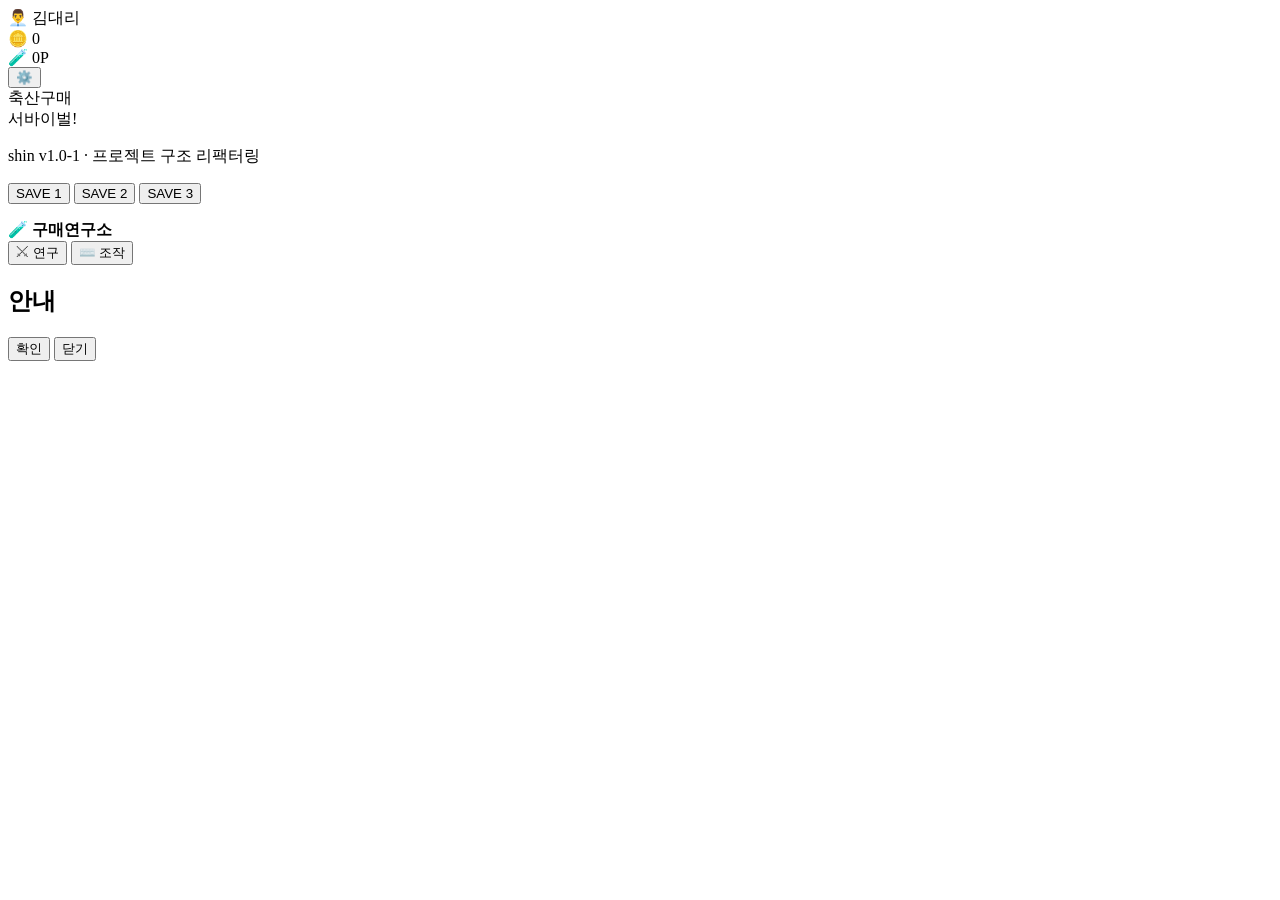
==== index.html @ 60c79c38 "Add shin launcher and world map shell" ====
<!doctype html>
<html lang="ko">
<head>
<meta charset="utf-8">
<meta name="viewport" content="width=device-width,initial-scale=1,maximum-scale=1">
<title>shin · 축산구매의 신</title>
<link rel="stylesheet" href="./css/common.css">
</head>
<body>
<div class="shin-app">
  <header class="shin-topbar">
    <div class="shin-profile">👨‍💼 김대리</div>
    <div class="shin-currency">🪙 <span id="coins">0</span></div>
    <div class="shin-currency">🧪 <span id="points">0</span>P</div>
    <button class="shin-icon" onclick="openSettings()">⚙️</button>
  </header>

  <section class="shin-panel">
    <div class="shin-logo">축산구매<br><span>서바이벌!</span></div>
    <p class="center strong">shin v1.0-1 · 프로젝트 구조 리팩터링</p>
    <div class="save-row">
      <button class="save-btn" id="save1" onclick="switchSlot(1)">SAVE 1</button>
      <button class="save-btn" id="save2" onclick="switchSlot(2)">SAVE 2</button>
      <button class="save-btn" id="save3" onclick="switchSlot(3)">SAVE 3</button>
    </div>
    <div class="progress"><div id="progressFill"></div></div>
    <p id="progressText" class="center strong"></p>
  </section>

  <section class="map" id="map"></section>

  <section class="shin-panel mt10">
    <b>🧪 구매연구소</b>
    <div class="grid2 mt8">
      <button class="shin-btn" onclick="openLab()">⚔ 연구</button>
      <button class="shin-btn" onclick="openHelp()">⌨️ 조작</button>
    </div>
  </section>
</div>

<div class="popup" id="popup">
  <div class="shin-panel popup-card">
    <h2 id="popTitle">안내</h2>
    <p id="popText"></p>
    <div id="popExtra"></div>
    <button class="shin-btn full mt8" id="popAction">확인</button>
    <button class="shin-btn full mt8 blue" onclick="closePopup()">닫기</button>
  </div>
</div>

<script src="./js/save.js"></script>
<script src="./js/world.js"></script>
<script src="./js/ui.js"></script>
<script src="./js/engine.js"></script>
<script>
let world;
function switchSlot(n){ setActiveSlot(n); render(); }
function render(){
  const save=loadWorldSave();
  coins.textContent=save.coins.toLocaleString();
  points.textContent=save.points.toLocaleString();
  [1,2,3].forEach(n=>document.getElementById('save'+n).classList.toggle('active',activeSlot()===n));
  const pct=progressPercent(save);
  progressFill.style.width=pct+'%';
  progressText.textContent=`진행률 ${pct}% · 별 ${totalStars(save)}개`;
  world=new ShinWorld('map');
  world.render();
}
function popup(t,txt,extra,act,fn){
  popTitle.innerHTML=t; popText.innerHTML=txt; popExtra.innerHTML=extra||''; popAction.textContent=act; popAction.onclick=fn; document.getElementById('popup').style.display='flex';
}
function closePopup(){ document.getElementById('popup').style.display='none'; }
function openHelp(){ popup('조작 안내','WASD/방향키 이동<br>Space 시작/확인/공격<br>Q 폐기/회복<br>E 스킬<br>1~5 영업판매 메뉴<br><br>보스전은 왼쪽 터치 조이스틱을 사용합니다.','','확인',closePopup); }
function openLab(){
  const save=loadWorldSave(), r=save.research;
  const extra=`<div class="left strong">
  <button class="shin-btn full mt8" onclick="buyResearch('atk')">⚔ 공격 Lv.${r.atk} 강화</button>
  <button class="shin-btn full mt8" onclick="buyResearch('def')">🛡 방어 Lv.${r.def} 강화</button>
  <button class="shin-btn full mt8" onclick="buyResearch('speed')">💨 이동 Lv.${r.speed} 강화</button>
  <button class="shin-btn full mt8" onclick="buyResearch('bomb')">💣 전체공격 Lv.${r.bomb} 강화</button></div>`;
  popup('구매연구소','현재 구매포인트: '+save.points+'P',extra,'확인',closePopup);
}
function buyResearch(type){ if(addResearch(type)){closePopup();render();openLab()} else alert('구매포인트가 부족합니다.'); }
function openSettings(){
  const save=loadWorldSave();
  const extra=`<div class="left strong">
  <label><input type="checkbox" id="devToggle" ${save.devMode?'checked':''}> 개발자모드 ON</label>
  <select id="devStage" class="dev-select">${SHIN_STAGE_FLOW.map(s=>`<option value="${s.id}">${s.icon} ${s.label}</option>`).join('')}</select>
  <button class="shin-btn full mt8" onclick="applyDevStage()">선택 스테이지까지 해금</button>
  <button class="shin-btn full mt8" onclick="applyDevStars()">선택 스테이지 ★★★ 처리</button>
  <button class="shin-btn full mt8" onclick="unlockAllDev()">전체 해금</button>
  <button class="shin-btn full mt8 red" onclick="resetWorld()">현재 SAVE 초기화</button></div>`;
  popup('설정 / 개발자모드','테스트용으로 진행도를 수동 변경할 수 있습니다.',extra,'적용',()=>{setDevMode(devToggle.checked);closePopup();render()});
}
function applyDevStage(){ setDevMode(devToggle.checked); devUnlockTo(devStage.value); closePopup(); render(); }
function applyDevStars(){ setDevMode(devToggle.checked); devUnlockTo(devStage.value); devSetStars(devStage.value,3); closePopup(); render(); }
function unlockAllDev(){ setDevMode(true); devUnlockAll(); closePopup(); render(); }
ShinEngine.boot();
render();
</script>
</body>
</html>
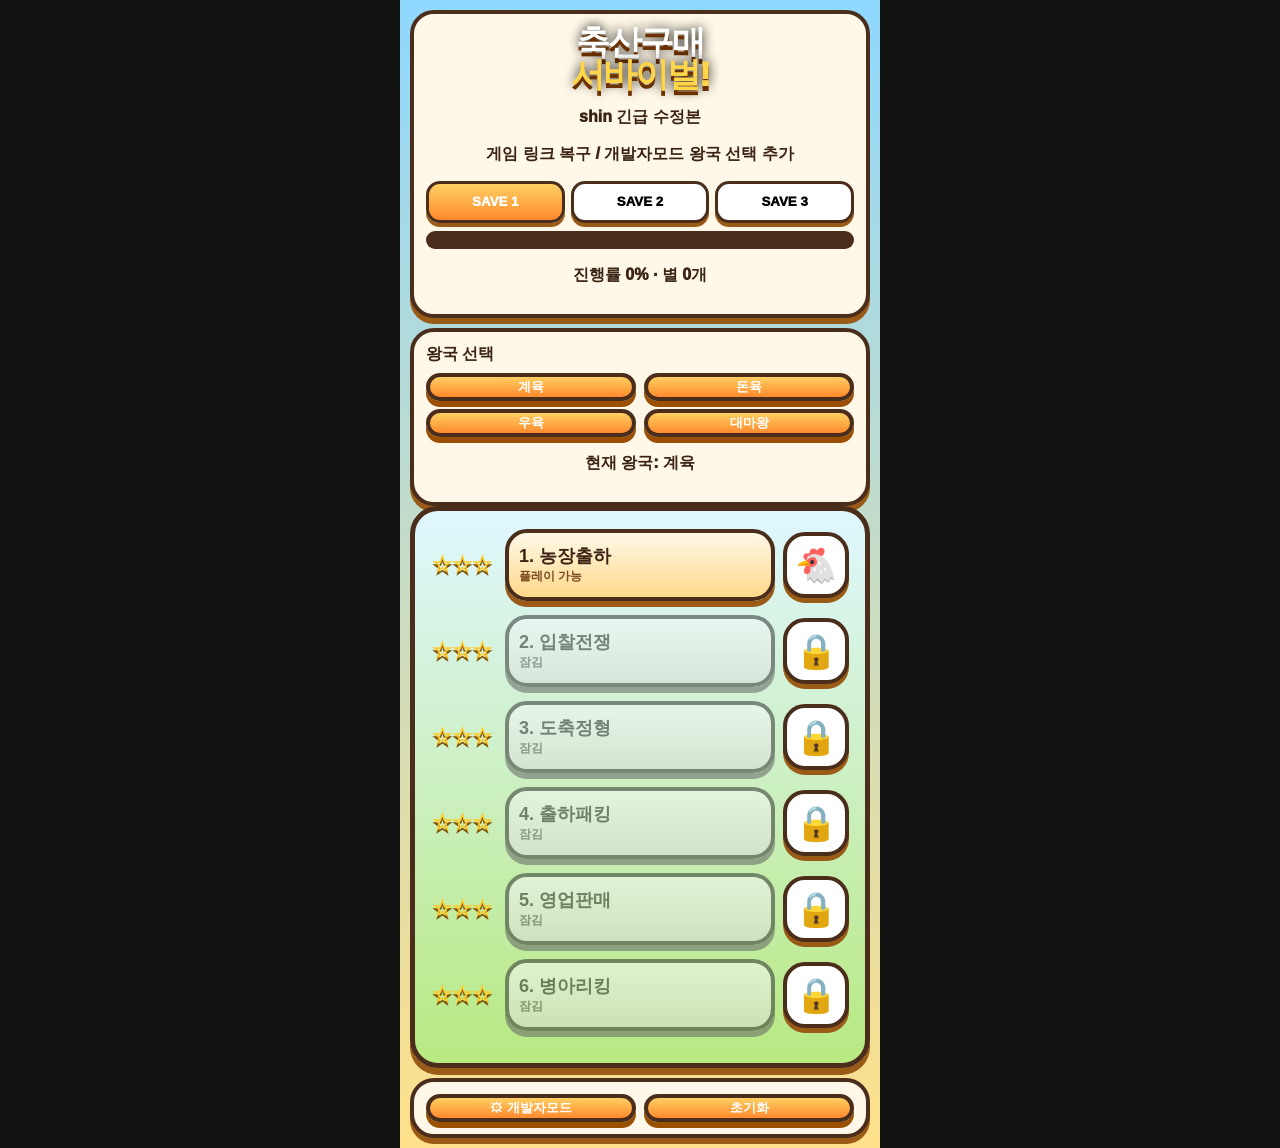
==== commit 4a9d25db: "Hotfix launcher links and kingdom selector" ====
--- a/index.html
+++ b/index.html
@@ -1,102 +1 @@
-<!doctype html>
-<html lang="ko">
-<head>
-<meta charset="utf-8">
-<meta name="viewport" content="width=device-width,initial-scale=1,maximum-scale=1">
-<title>shin · 축산구매의 신</title>
-<link rel="stylesheet" href="./css/common.css">
-</head>
-<body>
-<div class="shin-app">
-  <header class="shin-topbar">
-    <div class="shin-profile">👨‍💼 김대리</div>
-    <div class="shin-currency">🪙 <span id="coins">0</span></div>
-    <div class="shin-currency">🧪 <span id="points">0</span>P</div>
-    <button class="shin-icon" onclick="openSettings()">⚙️</button>
-  </header>
-
-  <section class="shin-panel">
-    <div class="shin-logo">축산구매<br><span>서바이벌!</span></div>
-    <p class="center strong">shin v1.0-1 · 프로젝트 구조 리팩터링</p>
-    <div class="save-row">
-      <button class="save-btn" id="save1" onclick="switchSlot(1)">SAVE 1</button>
-      <button class="save-btn" id="save2" onclick="switchSlot(2)">SAVE 2</button>
-      <button class="save-btn" id="save3" onclick="switchSlot(3)">SAVE 3</button>
-    </div>
-    <div class="progress"><div id="progressFill"></div></div>
-    <p id="progressText" class="center strong"></p>
-  </section>
-
-  <section class="map" id="map"></section>
-
-  <section class="shin-panel mt10">
-    <b>🧪 구매연구소</b>
-    <div class="grid2 mt8">
-      <button class="shin-btn" onclick="openLab()">⚔ 연구</button>
-      <button class="shin-btn" onclick="openHelp()">⌨️ 조작</button>
-    </div>
-  </section>
-</div>
-
-<div class="popup" id="popup">
-  <div class="shin-panel popup-card">
-    <h2 id="popTitle">안내</h2>
-    <p id="popText"></p>
-    <div id="popExtra"></div>
-    <button class="shin-btn full mt8" id="popAction">확인</button>
-    <button class="shin-btn full mt8 blue" onclick="closePopup()">닫기</button>
-  </div>
-</div>
-
-<script src="./js/save.js"></script>
-<script src="./js/world.js"></script>
-<script src="./js/ui.js"></script>
-<script src="./js/engine.js"></script>
-<script>
-let world;
-function switchSlot(n){ setActiveSlot(n); render(); }
-function render(){
-  const save=loadWorldSave();
-  coins.textContent=save.coins.toLocaleString();
-  points.textContent=save.points.toLocaleString();
-  [1,2,3].forEach(n=>document.getElementById('save'+n).classList.toggle('active',activeSlot()===n));
-  const pct=progressPercent(save);
-  progressFill.style.width=pct+'%';
-  progressText.textContent=`진행률 ${pct}% · 별 ${totalStars(save)}개`;
-  world=new ShinWorld('map');
-  world.render();
-}
-function popup(t,txt,extra,act,fn){
-  popTitle.innerHTML=t; popText.innerHTML=txt; popExtra.innerHTML=extra||''; popAction.textContent=act; popAction.onclick=fn; document.getElementById('popup').style.display='flex';
-}
-function closePopup(){ document.getElementById('popup').style.display='none'; }
-function openHelp(){ popup('조작 안내','WASD/방향키 이동<br>Space 시작/확인/공격<br>Q 폐기/회복<br>E 스킬<br>1~5 영업판매 메뉴<br><br>보스전은 왼쪽 터치 조이스틱을 사용합니다.','','확인',closePopup); }
-function openLab(){
-  const save=loadWorldSave(), r=save.research;
-  const extra=`<div class="left strong">
-  <button class="shin-btn full mt8" onclick="buyResearch('atk')">⚔ 공격 Lv.${r.atk} 강화</button>
-  <button class="shin-btn full mt8" onclick="buyResearch('def')">🛡 방어 Lv.${r.def} 강화</button>
-  <button class="shin-btn full mt8" onclick="buyResearch('speed')">💨 이동 Lv.${r.speed} 강화</button>
-  <button class="shin-btn full mt8" onclick="buyResearch('bomb')">💣 전체공격 Lv.${r.bomb} 강화</button></div>`;
-  popup('구매연구소','현재 구매포인트: '+save.points+'P',extra,'확인',closePopup);
-}
-function buyResearch(type){ if(addResearch(type)){closePopup();render();openLab()} else alert('구매포인트가 부족합니다.'); }
-function openSettings(){
-  const save=loadWorldSave();
-  const extra=`<div class="left strong">
-  <label><input type="checkbox" id="devToggle" ${save.devMode?'checked':''}> 개발자모드 ON</label>
-  <select id="devStage" class="dev-select">${SHIN_STAGE_FLOW.map(s=>`<option value="${s.id}">${s.icon} ${s.label}</option>`).join('')}</select>
-  <button class="shin-btn full mt8" onclick="applyDevStage()">선택 스테이지까지 해금</button>
-  <button class="shin-btn full mt8" onclick="applyDevStars()">선택 스테이지 ★★★ 처리</button>
-  <button class="shin-btn full mt8" onclick="unlockAllDev()">전체 해금</button>
-  <button class="shin-btn full mt8 red" onclick="resetWorld()">현재 SAVE 초기화</button></div>`;
-  popup('설정 / 개발자모드','테스트용으로 진행도를 수동 변경할 수 있습니다.',extra,'적용',()=>{setDevMode(devToggle.checked);closePopup();render()});
-}
-function applyDevStage(){ setDevMode(devToggle.checked); devUnlockTo(devStage.value); closePopup(); render(); }
-function applyDevStars(){ setDevMode(devToggle.checked); devUnlockTo(devStage.value); devSetStars(devStage.value,3); closePopup(); render(); }
-function unlockAllDev(){ setDevMode(true); devUnlockAll(); closePopup(); render(); }
-ShinEngine.boot();
-render();
-</script>
-</body>
-</html>
+<!doctype html><html lang="ko"><head><meta charset="utf-8"><meta name="viewport" content="width=device-width,initial-scale=1"><title>shin</title><link rel="stylesheet" href="./css/common.css"></head><body><div class="shin-app"><section class="shin-panel"><div class="shin-logo">축산구매<br><span>서바이벌!</span></div><p class="center strong">shin 긴급 수정본</p><p class="center strong">게임 링크 복구 / 개발자모드 왕국 선택 추가</p><div class="save-row"><button class="save-btn" id="save1" onclick="switchSlot(1)">SAVE 1</button><button class="save-btn" id="save2" onclick="switchSlot(2)">SAVE 2</button><button class="save-btn" id="save3" onclick="switchSlot(3)">SAVE 3</button></div><div class="progress"><div id="progressFill"></div></div><p id="progressText" class="center strong"></p></section><section class="shin-panel mt10"><b>왕국 선택</b><div class="grid2 mt8"><button class="shin-btn" onclick="setKingdom('chicken')">계육</button><button class="shin-btn" onclick="setKingdom('pig')">돈육</button><button class="shin-btn" onclick="setKingdom('cow')">우육</button><button class="shin-btn" onclick="setKingdom('demon')">대마왕</button></div><p id="worldText" class="center strong"></p></section><section class="map" id="map"></section><section class="shin-panel mt10"><div class="grid2"><button class="shin-btn" onclick="openSettings()">⚙ 개발자모드</button><button class="shin-btn" onclick="resetWorld()">초기화</button></div></section></div><script src="./js/save.js"></script><script>var urls=['./games/a/index.html','./games/b/index.html','./games/c/index.html','./games/d/index.html','./games/e/index.html','./games/f/index.html'];function switchSlot(n){setActiveSlot(n);render()}function setKingdom(w){var d=loadWorldSave();d.world=w;d.kingdoms[w]=true;saveWorld(d);render()}function render(){var d=loadWorldSave();[1,2,3].forEach(function(n){document.getElementById('save'+n).classList.toggle('active',activeSlot()===n)});progressFill.style.width=progressPercent(d)+'%';progressText.textContent='진행률 '+progressPercent(d)+'% · 별 '+totalStars(d)+'개';worldText.textContent='현재 왕국: '+({chicken:'계육',pig:'돈육',cow:'우육',demon:'대마왕'}[d.world||'chicken']);map.innerHTML='';SHIN_STAGE_FLOW.forEach(function(s,i){var ok=d.unlocked[s.id]||d.devMode;var st=d.stars[s.id]||0;var node=document.createElement('div');node.className='node';node.innerHTML='<div class="stars">'+('★'.repeat(st))+('☆'.repeat(3-st))+'</div><button class="stageBtn '+(ok?'':'lock')+'"><b>'+(i+1)+'. '+s.label+'</b><small>'+(ok?'플레이 가능':'잠김')+'</small></button><div class="icon">'+(ok?s.icon:'🔒')+'</div>';node.querySelector('button').onclick=function(){if(!ok){alert('이전 단계를 먼저 클리어해야 합니다.');return;}location.href=urls[i]+'?stage='+s.id};map.appendChild(node)})}function openSettings(){var d=loadWorldSave();var msg='개발자모드를 켜고 전체 해금합니다.';if(confirm(msg)){setDevMode(true);devUnlockAll();render()}}render();</script></body></html>
--- a/css/common.css
+++ b/css/common.css
@@ -0,0 +1,13 @@
+@import url("./theme.css");
+@import url("./hud.css");
+@import url("./animation.css");
+
+.map{background:linear-gradient(#dff7ff,#b8e982);border:5px solid #4b2d1c;border-radius:28px;padding:18px 12px;box-shadow:0 7px 0 #9a5b17;min-height:500px}
+.node{display:grid;grid-template-columns:70px 1fr 70px;gap:8px;align-items:center;margin-bottom:14px}
+.stageBtn{height:72px;border:4px solid #4b2d1c;border-radius:22px;background:linear-gradient(#fff8e8,#ffd98a);box-shadow:0 6px 0 #9a5b17;color:#3b2413;font-weight:1000;text-align:left;padding:8px 10px}
+.stageBtn.lock{filter:grayscale(1);opacity:.55}
+.stageBtn b{font-size:18px}.stageBtn small{display:block;font-size:12px;color:#7b4a1f}
+.icon{height:66px;width:66px;border:4px solid #4b2d1c;border-radius:22px;background:#fff;box-shadow:0 5px 0 #9a5b17;display:flex;align-items:center;justify-content:center;font-size:34px}
+.stars{font-size:20px;color:#ffca28;text-shadow:0 3px #805000;text-align:center;font-weight:1000}
+.popup{position:fixed;inset:0;background:#0009;z-index:20;display:none;align-items:center;justify-content:center;padding:20px}
+.popup-card{width:100%;max-width:380px}.dev-select{width:100%;height:42px;margin-top:8px}
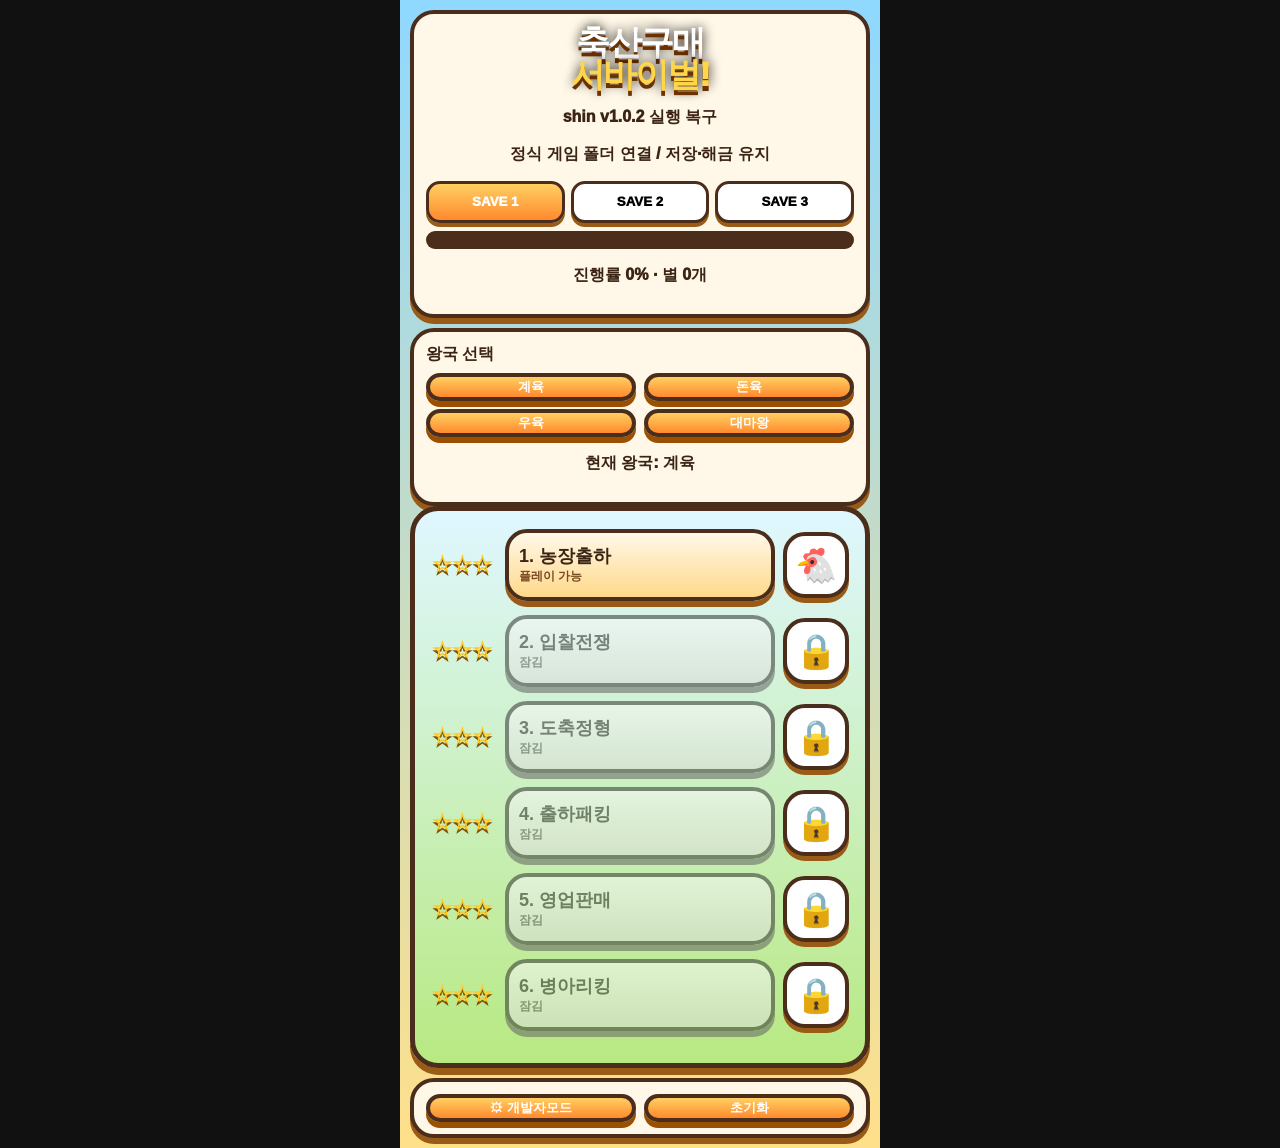
==== commit 879d610b: "Recovery: restore launcher links to playable game folders" ====
--- a/index.html
+++ b/index.html
@@ -1 +1 @@
-<!doctype html><html lang="ko"><head><meta charset="utf-8"><meta name="viewport" content="width=device-width,initial-scale=1"><title>shin</title><link rel="stylesheet" href="./css/common.css"></head><body><div class="shin-app"><section class="shin-panel"><div class="shin-logo">축산구매<br><span>서바이벌!</span></div><p class="center strong">shin 긴급 수정본</p><p class="center strong">게임 링크 복구 / 개발자모드 왕국 선택 추가</p><div class="save-row"><button class="save-btn" id="save1" onclick="switchSlot(1)">SAVE 1</button><button class="save-btn" id="save2" onclick="switchSlot(2)">SAVE 2</button><button class="save-btn" id="save3" onclick="switchSlot(3)">SAVE 3</button></div><div class="progress"><div id="progressFill"></div></div><p id="progressText" class="center strong"></p></section><section class="shin-panel mt10"><b>왕국 선택</b><div class="grid2 mt8"><button class="shin-btn" onclick="setKingdom('chicken')">계육</button><button class="shin-btn" onclick="setKingdom('pig')">돈육</button><button class="shin-btn" onclick="setKingdom('cow')">우육</button><button class="shin-btn" onclick="setKingdom('demon')">대마왕</button></div><p id="worldText" class="center strong"></p></section><section class="map" id="map"></section><section class="shin-panel mt10"><div class="grid2"><button class="shin-btn" onclick="openSettings()">⚙ 개발자모드</button><button class="shin-btn" onclick="resetWorld()">초기화</button></div></section></div><script src="./js/save.js"></script><script>var urls=['./games/a/index.html','./games/b/index.html','./games/c/index.html','./games/d/index.html','./games/e/index.html','./games/f/index.html'];function switchSlot(n){setActiveSlot(n);render()}function setKingdom(w){var d=loadWorldSave();d.world=w;d.kingdoms[w]=true;saveWorld(d);render()}function render(){var d=loadWorldSave();[1,2,3].forEach(function(n){document.getElementById('save'+n).classList.toggle('active',activeSlot()===n)});progressFill.style.width=progressPercent(d)+'%';progressText.textContent='진행률 '+progressPercent(d)+'% · 별 '+totalStars(d)+'개';worldText.textContent='현재 왕국: '+({chicken:'계육',pig:'돈육',cow:'우육',demon:'대마왕'}[d.world||'chicken']);map.innerHTML='';SHIN_STAGE_FLOW.forEach(function(s,i){var ok=d.unlocked[s.id]||d.devMode;var st=d.stars[s.id]||0;var node=document.createElement('div');node.className='node';node.innerHTML='<div class="stars">'+('★'.repeat(st))+('☆'.repeat(3-st))+'</div><button class="stageBtn '+(ok?'':'lock')+'"><b>'+(i+1)+'. '+s.label+'</b><small>'+(ok?'플레이 가능':'잠김')+'</small></button><div class="icon">'+(ok?s.icon:'🔒')+'</div>';node.querySelector('button').onclick=function(){if(!ok){alert('이전 단계를 먼저 클리어해야 합니다.');return;}location.href=urls[i]+'?stage='+s.id};map.appendChild(node)})}function openSettings(){var d=loadWorldSave();var msg='개발자모드를 켜고 전체 해금합니다.';if(confirm(msg)){setDevMode(true);devUnlockAll();render()}}render();</script></body></html>+<!doctype html><html lang="ko"><head><meta charset="utf-8"><meta name="viewport" content="width=device-width,initial-scale=1"><title>shin</title><link rel="stylesheet" href="./css/common.css"></head><body><div class="shin-app"><section class="shin-panel"><div class="shin-logo">축산구매<br><span>서바이벌!</span></div><p class="center strong">shin v1.0.2 실행 복구</p><p class="center strong">정식 게임 폴더 연결 / 저장·해금 유지</p><div class="save-row"><button class="save-btn" id="save1" onclick="switchSlot(1)">SAVE 1</button><button class="save-btn" id="save2" onclick="switchSlot(2)">SAVE 2</button><button class="save-btn" id="save3" onclick="switchSlot(3)">SAVE 3</button></div><div class="progress"><div id="progressFill"></div></div><p id="progressText" class="center strong"></p></section><section class="shin-panel mt10"><b>왕국 선택</b><div class="grid2 mt8"><button class="shin-btn" onclick="setKingdom('chicken')">계육</button><button class="shin-btn" onclick="setKingdom('pig')">돈육</button><button class="shin-btn" onclick="setKingdom('cow')">우육</button><button class="shin-btn" onclick="setKingdom('demon')">대마왕</button></div><p id="worldText" class="center strong"></p></section><section class="map" id="map"></section><section class="shin-panel mt10"><div class="grid2"><button class="shin-btn" onclick="openSettings()">⚙ 개발자모드</button><button class="shin-btn" onclick="resetWorld()">초기화</button></div></section></div><script src="./js/save.js"></script><script>function switchSlot(n){setActiveSlot(n);render()}function setKingdom(w){var d=loadWorldSave();d.world=w;d.kingdoms[w]=true;saveWorld(d);render()}function render(){var d=loadWorldSave();[1,2,3].forEach(function(n){document.getElementById('save'+n).classList.toggle('active',activeSlot()===n)});progressFill.style.width=progressPercent(d)+'%';progressText.textContent='진행률 '+progressPercent(d)+'% · 별 '+totalStars(d)+'개';worldText.textContent='현재 왕국: '+({chicken:'계육',pig:'돈육',cow:'우육',demon:'대마왕'}[d.world||'chicken']);map.innerHTML='';SHIN_STAGE_FLOW.forEach(function(s,i){var ok=d.unlocked[s.id]||d.devMode;var st=d.stars[s.id]||0;var node=document.createElement('div');node.className='node '+(s.id==='boss'?'boss':'');node.innerHTML='<div class="stars">'+('★'.repeat(st))+('☆'.repeat(3-st))+'</div><button class="stageBtn '+(ok?'':'lock')+'"><b>'+(i+1)+'. '+s.label+'</b><small>'+(ok?'플레이 가능':'잠김')+'</small></button><div class="icon">'+(ok?s.icon:'🔒')+'</div>';node.querySelector('button').onclick=function(){if(!ok){alert('이전 단계를 먼저 클리어해야 합니다.');return;}location.href=s.url+'?stage='+s.id};map.appendChild(node)})}function openSettings(){if(confirm('개발자모드를 켜고 전체 해금합니다.')){setDevMode(true);devUnlockAll();render()}}render();</script></body></html>
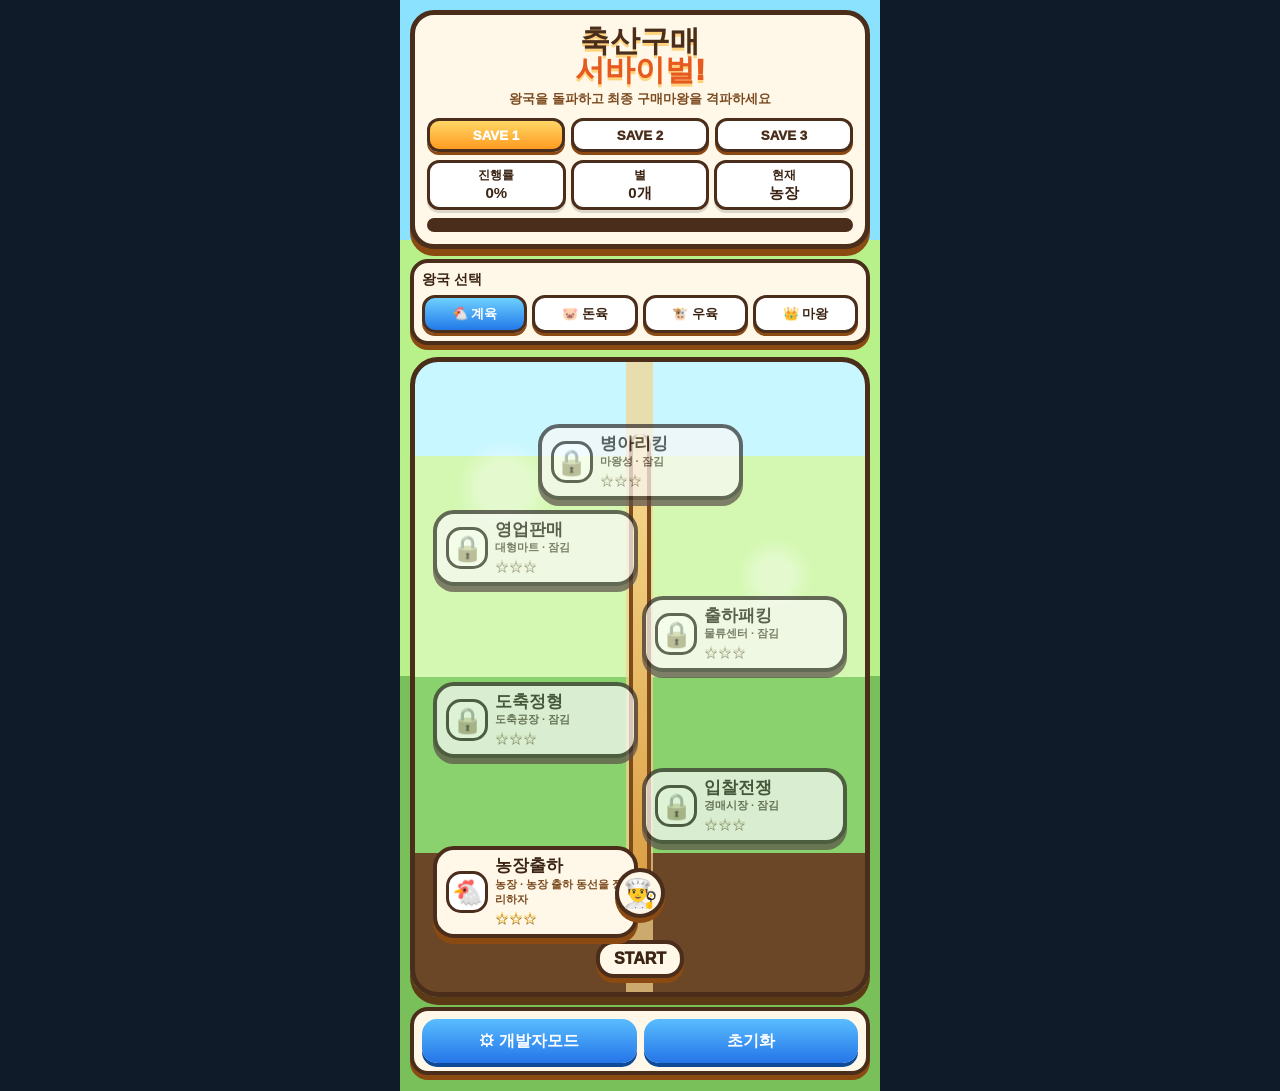
==== commit 7447d87e: "remaster world map RPG progression UI" ====
--- a/index.html
+++ b/index.html
@@ -1 +1 @@
-<!doctype html><html lang="ko"><head><meta charset="utf-8"><meta name="viewport" content="width=device-width,initial-scale=1"><title>shin</title><link rel="stylesheet" href="./css/common.css"></head><body><div class="shin-app"><section class="shin-panel"><div class="shin-logo">축산구매<br><span>서바이벌!</span></div><p class="center strong">shin v1.0.2 실행 복구</p><p class="center strong">정식 게임 폴더 연결 / 저장·해금 유지</p><div class="save-row"><button class="save-btn" id="save1" onclick="switchSlot(1)">SAVE 1</button><button class="save-btn" id="save2" onclick="switchSlot(2)">SAVE 2</button><button class="save-btn" id="save3" onclick="switchSlot(3)">SAVE 3</button></div><div class="progress"><div id="progressFill"></div></div><p id="progressText" class="center strong"></p></section><section class="shin-panel mt10"><b>왕국 선택</b><div class="grid2 mt8"><button class="shin-btn" onclick="setKingdom('chicken')">계육</button><button class="shin-btn" onclick="setKingdom('pig')">돈육</button><button class="shin-btn" onclick="setKingdom('cow')">우육</button><button class="shin-btn" onclick="setKingdom('demon')">대마왕</button></div><p id="worldText" class="center strong"></p></section><section class="map" id="map"></section><section class="shin-panel mt10"><div class="grid2"><button class="shin-btn" onclick="openSettings()">⚙ 개발자모드</button><button class="shin-btn" onclick="resetWorld()">초기화</button></div></section></div><script src="./js/save.js"></script><script>function switchSlot(n){setActiveSlot(n);render()}function setKingdom(w){var d=loadWorldSave();d.world=w;d.kingdoms[w]=true;saveWorld(d);render()}function render(){var d=loadWorldSave();[1,2,3].forEach(function(n){document.getElementById('save'+n).classList.toggle('active',activeSlot()===n)});progressFill.style.width=progressPercent(d)+'%';progressText.textContent='진행률 '+progressPercent(d)+'% · 별 '+totalStars(d)+'개';worldText.textContent='현재 왕국: '+({chicken:'계육',pig:'돈육',cow:'우육',demon:'대마왕'}[d.world||'chicken']);map.innerHTML='';SHIN_STAGE_FLOW.forEach(function(s,i){var ok=d.unlocked[s.id]||d.devMode;var st=d.stars[s.id]||0;var node=document.createElement('div');node.className='node '+(s.id==='boss'?'boss':'');node.innerHTML='<div class="stars">'+('★'.repeat(st))+('☆'.repeat(3-st))+'</div><button class="stageBtn '+(ok?'':'lock')+'"><b>'+(i+1)+'. '+s.label+'</b><small>'+(ok?'플레이 가능':'잠김')+'</small></button><div class="icon">'+(ok?s.icon:'🔒')+'</div>';node.querySelector('button').onclick=function(){if(!ok){alert('이전 단계를 먼저 클리어해야 합니다.');return;}location.href=s.url+'?stage='+s.id};map.appendChild(node)})}function openSettings(){if(confirm('개발자모드를 켜고 전체 해금합니다.')){setDevMode(true);devUnlockAll();render()}}render();</script></body></html>+<!doctype html><html lang="ko"><head><meta charset="utf-8"><meta name="viewport" content="width=device-width,initial-scale=1,maximum-scale=1,user-scalable=no"><title>축산구매 서바이벌 월드맵</title><link rel="stylesheet" href="./css/common.css"><style>*{box-sizing:border-box;-webkit-tap-highlight-color:transparent;user-select:none}html,body{margin:0;width:100%;min-height:100%;background:#101b2a;font-family:Arial,'Noto Sans KR',sans-serif;color:#3b2413}body{overflow-x:hidden}.worldApp{max-width:480px;min-height:100dvh;margin:0 auto;position:relative;overflow:hidden;background:linear-gradient(#8be2ff 0 22%,#b8f08a 22% 62%,#7ac05a 62%);padding:10px 10px 16px}.cloud{position:absolute;z-index:0;font-size:34px;opacity:.75;animation:cloud 18s linear infinite}.c1{top:52px;left:-50px}.c2{top:118px;right:-60px;animation-duration:24s}@keyframes cloud{to{transform:translateX(560px)}}.topCard{position:relative;z-index:2;background:#fff8e8;border:5px solid #4b2d1c;border-radius:24px;box-shadow:0 7px 0 #8b4a12;padding:12px}.title{font-size:30px;line-height:.95;font-weight:1000;text-align:center;color:#4b2d1c;text-shadow:0 3px 0 #ffd27b}.title span{color:#e65a20}.sub{text-align:center;font-size:13px;font-weight:900;color:#7b4a1f;margin-top:6px}.saveRow{display:grid;grid-template-columns:repeat(3,1fr);gap:6px;margin-top:10px}.saveBtn{height:34px;border:3px solid #4b2d1c;border-radius:12px;background:#fff;font-weight:1000;color:#4b2d1c;box-shadow:0 3px 0 #8b4a12}.saveBtn.active{background:linear-gradient(#ffd766,#ff9b20);color:#fff}.statRow{display:grid;grid-template-columns:1fr 1fr 1fr;gap:5px;margin-top:8px}.stat{background:#fff;border:3px solid #4b2d1c;border-radius:12px;box-shadow:0 3px 0 #0002;padding:4px;text-align:center;font-weight:1000;font-size:12px}.stat b{display:block;font-size:15px}.progress{height:14px;background:#4b2d1c;border-radius:999px;padding:3px;margin-top:8px}.progress div{height:100%;width:0;background:linear-gradient(90deg,#38c172,#ffd54a);border-radius:999px}.kingdom{position:relative;z-index:2;margin-top:10px;background:#fff8e8;border:4px solid #4b2d1c;border-radius:18px;box-shadow:0 5px 0 #8b4a12;padding:8px}.kingTitle{font-size:14px;font-weight:1000;margin-bottom:6px}.kingGrid{display:grid;grid-template-columns:repeat(4,1fr);gap:5px}.kingBtn{height:38px;border:3px solid #4b2d1c;border-radius:13px;background:#fff;color:#3b2413;font-size:13px;font-weight:1000;box-shadow:0 3px 0 #8b4a12}.kingBtn.active{background:linear-gradient(#6ed0ff,#2179e8);color:#fff}.mapCard{position:relative;z-index:1;margin-top:12px;min-height:640px;border:5px solid #4b2d1c;border-radius:28px;box-shadow:0 8px 0 #5c3a15;overflow:hidden;background:linear-gradient(#c9f7ff 0 15%,#d4f8b1 15% 50%,#89d26e 50% 78%,#6b4627 78%)}.mapCard:before{content:"";position:absolute;inset:0;background:radial-gradient(circle at 20% 20%,#fff8 0 4%,transparent 8%),radial-gradient(circle at 80% 34%,#fff8 0 3%,transparent 7%),linear-gradient(90deg,transparent 0 47%,#f6d38a 47% 53%,transparent 53%);opacity:.7}.path{position:absolute;left:50%;top:72px;bottom:76px;width:22px;background:linear-gradient(#f8dc91,#d99a3e);border-left:4px solid #7c4a1e;border-right:4px solid #7c4a1e;transform:translateX(-50%);border-radius:999px;z-index:1}.node{position:absolute;z-index:3;width:100%;height:84px;display:flex;align-items:center}.node.left{justify-content:flex-start;padding-left:18px}.node.right{justify-content:flex-end;padding-right:18px}.node.center{justify-content:center}.stage{position:relative;width:205px;min-height:72px;border:4px solid #4b2d1c;border-radius:21px;background:#fff8e8;box-shadow:0 6px 0 #8b4a12;padding:7px 8px 7px 58px;color:#3b2413;text-align:left}.stage.lock{filter:grayscale(.85);opacity:.72}.stage.current{animation:glow .75s infinite alternate}.stage.done{background:linear-gradient(#fff8e8,#dbffd4)}@keyframes glow{to{box-shadow:0 6px 0 #8b4a12,0 0 18px #fff35a;transform:translateY(-2px)}}.stageIcon{position:absolute;left:9px;top:50%;transform:translateY(-50%);width:42px;height:42px;border:3px solid #4b2d1c;border-radius:15px;background:#fff;display:flex;align-items:center;justify-content:center;font-size:25px}.stage b{display:block;font-size:17px;line-height:1.05}.stage small{display:block;font-size:11px;font-weight:900;color:#7b4a1f;margin-top:2px}.starLine{font-size:14px;color:#ffbd1a;text-shadow:0 2px #805000;margin-top:2px}.avatar{position:absolute;left:50%;transform:translate(-50%,-50%);z-index:6;width:50px;height:50px;border:4px solid #4b2d1c;border-radius:50%;background:#fff8e8;display:flex;align-items:center;justify-content:center;font-size:28px;box-shadow:0 5px 0 #8b4a12;animation:bob .55s infinite alternate}@keyframes bob{to{transform:translate(-50%,-57%)}}.gate{position:absolute;left:50%;bottom:14px;transform:translateX(-50%);z-index:2;background:#fff8e8;border:4px solid #4b2d1c;border-radius:18px;padding:6px 14px;font-weight:1000;box-shadow:0 5px 0 #8b4a12}.dev{position:relative;z-index:2;margin-top:10px;background:#fff8e8;border:4px solid #4b2d1c;border-radius:18px;box-shadow:0 5px 0 #8b4a12;padding:8px}.devGrid{display:grid;grid-template-columns:1fr 1fr;gap:7px}.dev button{height:44px;border:0;border-radius:15px;background:linear-gradient(#59bdff,#2575e8);color:#fff;font-weight:1000;font-size:16px;box-shadow:0 4px 0 #0d4b99}.story{position:fixed;inset:0;background:#0009;z-index:60;display:none;align-items:center;justify-content:center;padding:18px}.storyCard{width:100%;max-width:370px;background:#fff8e8;color:#3b2413;border:5px solid #4b2d1c;border-radius:24px;box-shadow:0 8px 0 #8b4a12;padding:18px;text-align:center}.speaker{font-size:44px}.storyText{font-weight:1000;line-height:1.45;font-size:17px;margin:10px 0}.storyBtn{width:100%;height:44px;border:0;border-radius:16px;background:linear-gradient(#ffbd37,#ff8b00);color:#fff;font-size:19px;font-weight:1000;box-shadow:0 5px 0 #9b4f00}@media(max-height:760px){.mapCard{min-height:560px}.node{height:72px}.stage{width:190px;min-height:62px;padding-left:52px}.stageIcon{width:38px;height:38px}.stage b{font-size:15px}.stage small{font-size:10px}.avatar{width:44px;height:44px;font-size:25px}.title{font-size:26px}}</style></head><body><div class="worldApp"><div class="cloud c1">☁️</div><div class="cloud c2">☁️</div><section class="topCard"><div class="title">축산구매<br><span>서바이벌!</span></div><div class="sub">왕국을 돌파하고 최종 구매마왕을 격파하세요</div><div class="saveRow"><button class="saveBtn" id="save1" onclick="switchSlot(1)">SAVE 1</button><button class="saveBtn" id="save2" onclick="switchSlot(2)">SAVE 2</button><button class="saveBtn" id="save3" onclick="switchSlot(3)">SAVE 3</button></div><div class="statRow"><div class="stat">진행률<b id="pText">0%</b></div><div class="stat">별<b id="starText">0</b></div><div class="stat">현재<b id="nowText">농장</b></div></div><div class="progress"><div id="progressFill"></div></div></section><section class="kingdom"><div class="kingTitle">왕국 선택</div><div class="kingGrid"><button class="kingBtn" id="k_chicken" onclick="setKingdom('chicken')">🐔 계육</button><button class="kingBtn" id="k_pig" onclick="setKingdom('pig')">🐷 돈육</button><button class="kingBtn" id="k_cow" onclick="setKingdom('cow')">🐮 우육</button><button class="kingBtn" id="k_demon" onclick="setKingdom('demon')">👑 마왕</button></div></section><section class="mapCard" id="map"><div class="path"></div><div class="gate">START</div></section><section class="dev"><div class="devGrid"><button onclick="openSettings()">⚙ 개발자모드</button><button onclick="resetWorld()">초기화</button></div></section></div><div class="story" id="story"><div class="storyCard"><div class="speaker" id="speaker">👨‍💼</div><div class="storyText" id="storyText">스테이지 시작</div><button class="storyBtn" id="storyBtn">시작</button></div></div><script src="./js/save.js"></script><script>const meta={farm:{place:'농장',desc:'농장 출하 동선을 정리하자',story:['농장주','오늘 출하 물량이 많습니다.','🚜']},bid:{place:'경매시장',desc:'시세를 보고 적정가를 잡자',story:['팀장','이번 계약은 타이밍이 핵심이다.','💰']},butcher:{place:'도축공장',desc:'필요 부위만 빠르게 정형하자',story:['공장장','주문 부위만 정확히 잡아주세요.','🔪']},packing:{place:'물류센터',desc:'박스를 맞춰 출차시키자',story:['물류팀','냉장차 출발 시간이 얼마 안 남았습니다.','📦']},sales:{place:'대형마트',desc:'고객 주문을 빠르게 처리하자',story:['영업팀','행사 매대가 터질 것 같습니다!','🏪']},boss:{place:'마왕성',desc:'최종 구매마왕을 격파하자',story:['구매마왕','여기까지 온 걸 후회하게 해주마.','👑']}};function switchSlot(n){setActiveSlot(n);render()}function setKingdom(w){var d=loadWorldSave();d.world=w;d.kingdoms[w]=true;saveWorld(d);render()}function stageStatus(d,s,i){var ok=d.unlocked[s.id]||d.devMode||i===0;var st=d.stars[s.id]||0;var done=st>0;return{ok:ok,st:st,done:done,current:ok&&!done&&firstOpen(d)===s.id}}function firstOpen(d){for(var i=0;i<SHIN_STAGE_FLOW.length;i++){var s=SHIN_STAGE_FLOW[i];if((d.unlocked[s.id]||d.devMode||i===0)&&!(d.stars[s.id]>0))return s.id}return'boss'}function goStage(s,ok){if(!ok){alert('이전 단계를 먼저 클리어해야 합니다.');return}var m=meta[s.id]||{story:['팀장','준비됐으면 시작하자.',s.icon]};speaker.textContent=m.story[2];storyText.innerHTML='<b>'+m.story[0]+'</b><br>'+m.story[1];story.style.display='flex';storyBtn.onclick=function(){location.href=s.url+'?stage='+s.id}}function render(){var d=loadWorldSave();[1,2,3].forEach(function(n){document.getElementById('save'+n).classList.toggle('active',activeSlot()===n)});var pct=progressPercent(d),stars=totalStars(d),cur=firstOpen(d);progressFill.style.width=pct+'%';pText.textContent=pct+'%';starText.textContent=stars+'개';nowText.textContent=(meta[cur]&&meta[cur].place)||'완료';['chicken','pig','cow','demon'].forEach(function(w){document.getElementById('k_'+w).classList.toggle('active',(d.world||'chicken')===w)});map.innerHTML='<div class="path"></div><div class="gate">START</div>';var flow=[...SHIN_STAGE_FLOW].reverse();var top=58,step=86;if(innerHeight<760){top=50;step=74}flow.forEach(function(s,ri){var i=SHIN_STAGE_FLOW.findIndex(x=>x.id===s.id),st=stageStatus(d,s,i),m=meta[s.id]||{};var node=document.createElement('div');var align=ri%2===0?'right':'left';if(s.id==='boss')align='center';node.className='node '+align;node.style.top=(top+ri*step)+'px';var btn=document.createElement('button');btn.className='stage '+(st.ok?'':'lock')+' '+(st.done?'done':'')+' '+(st.current?'current':'');btn.innerHTML='<div class="stageIcon">'+(st.ok?s.icon:'🔒')+'</div><b>'+s.label+'</b><small>'+((m.place||'지역')+' · '+(st.ok?(m.desc||'플레이 가능'):'잠김'))+'</small><div class="starLine">'+('★'.repeat(st.st))+('☆'.repeat(3-st.st))+'</div>';btn.onclick=function(){goStage(s,st.ok)};node.appendChild(btn);map.appendChild(node)});var idx=SHIN_STAGE_FLOW.findIndex(s=>s.id===cur);if(idx<0)idx=SHIN_STAGE_FLOW.length-1;var revIdx=SHIN_STAGE_FLOW.length-1-idx;var av=document.createElement('div');av.className='avatar';av.textContent='👨‍🍳';av.style.top=(top+revIdx*step+43)+'px';map.appendChild(av)}function openSettings(){if(confirm('개발자모드를 켜고 전체 해금합니다.')){setDevMode(true);devUnlockAll();render()}}function resetWorld(){if(confirm('현재 세이브를 초기화할까요?')){localStorage.removeItem('shin_save_'+activeSlot());render()}}render();</script></body></html>
--- a/css/common.css
+++ b/css/common.css
@@ -11,3 +11,50 @@
 .stars{font-size:20px;color:#ffca28;text-shadow:0 3px #805000;text-align:center;font-weight:1000}
 .popup{position:fixed;inset:0;background:#0009;z-index:20;display:none;align-items:center;justify-content:center;padding:20px}
 .popup-card{width:100%;max-width:380px}.dev-select{width:100%;height:42px;margin-top:8px}
+
+@media (max-height:760px){.top{padding-top:max(4px,env(safe-area-inset-top))!important}.panel,.card{padding:7px!important}h1,.title{font-size:22px!important;line-height:1.05!important;margin-top:0!important;margin-bottom:3px!important}.sub,.tip,.hint,.small{font-size:11px!important;line-height:1.2!important}select{height:34px!important;font-size:14px!important}.hud{gap:4px!important;margin-top:4px!important}.box,.pill{padding:3px!important;border-width:2px!important;border-radius:12px!important;font-size:11px!important}.box b,.pill b{font-size:14px!important}.box small{font-size:9px!important}.controls{bottom:max(6px,env(safe-area-inset-bottom))!important;gap:7px!important}.ctrl,.btn{height:58px!important;border-radius:18px!important;font-size:30px!important}.trash{font-size:17px!important}.start{height:40px!important;font-size:17px!important;margin-top:4px!important}.bottom{bottom:max(6px,env(safe-area-inset-bottom))!important}.barWrap{height:16px!important;padding:3px!important}.menu{max-height:126px!important;overflow-y:auto!important;gap:6px!important}.menu button{height:54px!important;font-size:20px!important}#shop{height:39vh!important}.yard{height:43vh!important}.board{min-height:230px!important}.content{padding-bottom:92px!important}}
+@media (max-height:660px){h1,.title{font-size:19px!important}.sub,.tip,.hint{display:none!important}.vendor{display:none!important}.hud{grid-template-columns:repeat(3,1fr)!important}.yard{height:38vh!important}#shop{height:35vh!important}.board{min-height:205px!important}.ctrl,.btn{height:50px!important;font-size:26px!important}.content{padding-bottom:78px!important}}
+
+/* v2.4 HUD cleanup: keep HUD in one line and move secondary info below it */
+#game .hud{left:8px!important;right:148px!important;top:50px!important;max-width:none!important;display:grid!important;grid-template-columns:repeat(5,minmax(34px,1fr))!important;gap:3px!important;z-index:42!important;margin:0!important}
+#game .chip{min-width:0!important;height:31px!important;padding:0 3px!important;font-size:12px!important;border-width:2px!important;border-radius:10px!important;display:flex!important;align-items:center!important;justify-content:center!important;gap:1px!important;line-height:1!important;white-space:nowrap!important}
+#game .chip b{display:inline!important;font-size:14px!important;line-height:1!important;margin:0!important}
+#game .orders{top:84px!important;left:8px!important;right:148px!important;height:24px!important;gap:3px!important;align-items:center!important;z-index:41!important;overflow:hidden!important;pointer-events:none!important}
+#game .orderLabel{height:22px!important;padding:2px 5px!important;font-size:11px!important;border-radius:9px!important;display:flex!important;align-items:center!important}
+#game .ordersList{display:flex!important;gap:3px!important;flex-wrap:nowrap!important;overflow:hidden!important}
+#game .tag{height:22px!important;font-size:11px!important;padding:2px 5px!important;border-radius:9px!important;white-space:nowrap!important;display:flex!important;align-items:center!important}
+#game .selectMini{top:50px!important;height:31px!important;z-index:43!important}
+#game .bottom{bottom:max(5px,env(safe-area-inset-bottom))!important}
+#game .barWrap{height:14px!important}
+#game .card{padding:14px!important;border-radius:20px!important;max-width:330px!important}
+#game .card h1{font-size:24px!important;margin-bottom:4px!important}
+#game .btn{height:40px!important;padding:4px!important;font-size:18px!important;margin-top:6px!important}
+
+#app>.hud{left:8px!important;right:148px!important;top:50px!important;display:grid!important;grid-template-columns:repeat(5,minmax(34px,1fr))!important;gap:3px!important;margin:0!important;z-index:42!important}
+#app>.hud .chip{min-width:0!important;height:31px!important;padding:0 2px!important;font-size:11px!important;border-radius:10px!important;display:flex!important;align-items:center!important;justify-content:center!important;gap:1px!important;line-height:1!important;white-space:nowrap!important}
+#app>.hud .chip b{display:inline!important;font-size:13px!important;line-height:1!important;margin:0!important}
+#app>.stageSelect{top:50px!important;height:31px!important;z-index:43!important}
+#app>.shipBar{top:84px!important;height:12px!important;z-index:39!important}
+#app>.nextLine{left:8px!important;right:8px!important;top:99px!important;width:auto!important;display:flex!important;justify-content:space-between!important;align-items:center!important;gap:4px!important;z-index:39!important;overflow:hidden!important}
+#app>.nextLine .nextBox{font-size:11px!important;padding:2px 5px!important;border-radius:9px!important;max-width:150px!important;overflow:hidden!important;white-space:nowrap!important}
+#app>.nextLine .mission{font-size:11px!important;padding:2px 5px!important;border-radius:9px!important;max-width:118px!important;overflow:hidden!important;white-space:nowrap!important}
+#app>.yard{top:124px!important;bottom:80px!important;height:auto!important}
+#app>.msg{display:none!important}
+#app>.controls{bottom:max(6px,env(safe-area-inset-bottom))!important;gap:7px!important}
+#app>.controls .btn{height:62px!important;font-size:32px!important;border-radius:20px!important}
+#app>.controls .trash{font-size:18px!important}
+#app .result{padding:14px!important;border-radius:20px!important;max-width:340px!important}
+#app .result h2{font-size:24px!important;margin:0 0 4px!important}
+#app .result p{font-size:16px!important;line-height:1.35!important;margin:6px 0!important}
+#app .result .start{height:40px!important;font-size:18px!important;margin-top:5px!important}
+
+#app>#shop{top:92px!important;bottom:88px!important;height:auto!important}
+#app>#shop .signboard{display:none!important}
+#app>#shop .counter{height:38px!important;line-height:30px!important;font-size:18px!important}
+#app>#shop .queueLine{bottom:38px!important}
+#app>#toast{top:84px!important;left:8px!important;right:148px!important;font-size:12px!important;padding:3px 5px!important;z-index:41!important}
+#app>.menu{bottom:max(6px,env(safe-area-inset-bottom))!important;gap:6px!important;max-height:none!important;overflow:visible!important}
+#app>.menu button{height:56px!important;font-size:21px!important;border-radius:17px!important}
+#app>.fx{z-index:42!important}
+
+@media(max-height:700px){#game .hud{top:46px!important}#game .chip{height:29px!important;font-size:11px!important}#game .chip b{font-size:13px!important}#game .orders{top:78px!important;height:22px!important}#game .tag{height:20px!important;font-size:10px!important;padding:1px 4px!important}#game .selectMini{top:46px!important;height:29px!important}#app>.hud{top:46px!important}#app>.hud .chip{height:29px!important;font-size:10px!important}#app>.stageSelect{top:46px!important;height:29px!important}#app>.shipBar{top:78px!important}#app>.nextLine{top:93px!important}#app>.yard{top:116px!important;bottom:72px!important}#app>.controls .btn{height:56px!important}#app>#shop{top:86px!important;bottom:78px!important}#app>.menu button{height:48px!important}#app>#toast{top:76px!important}}
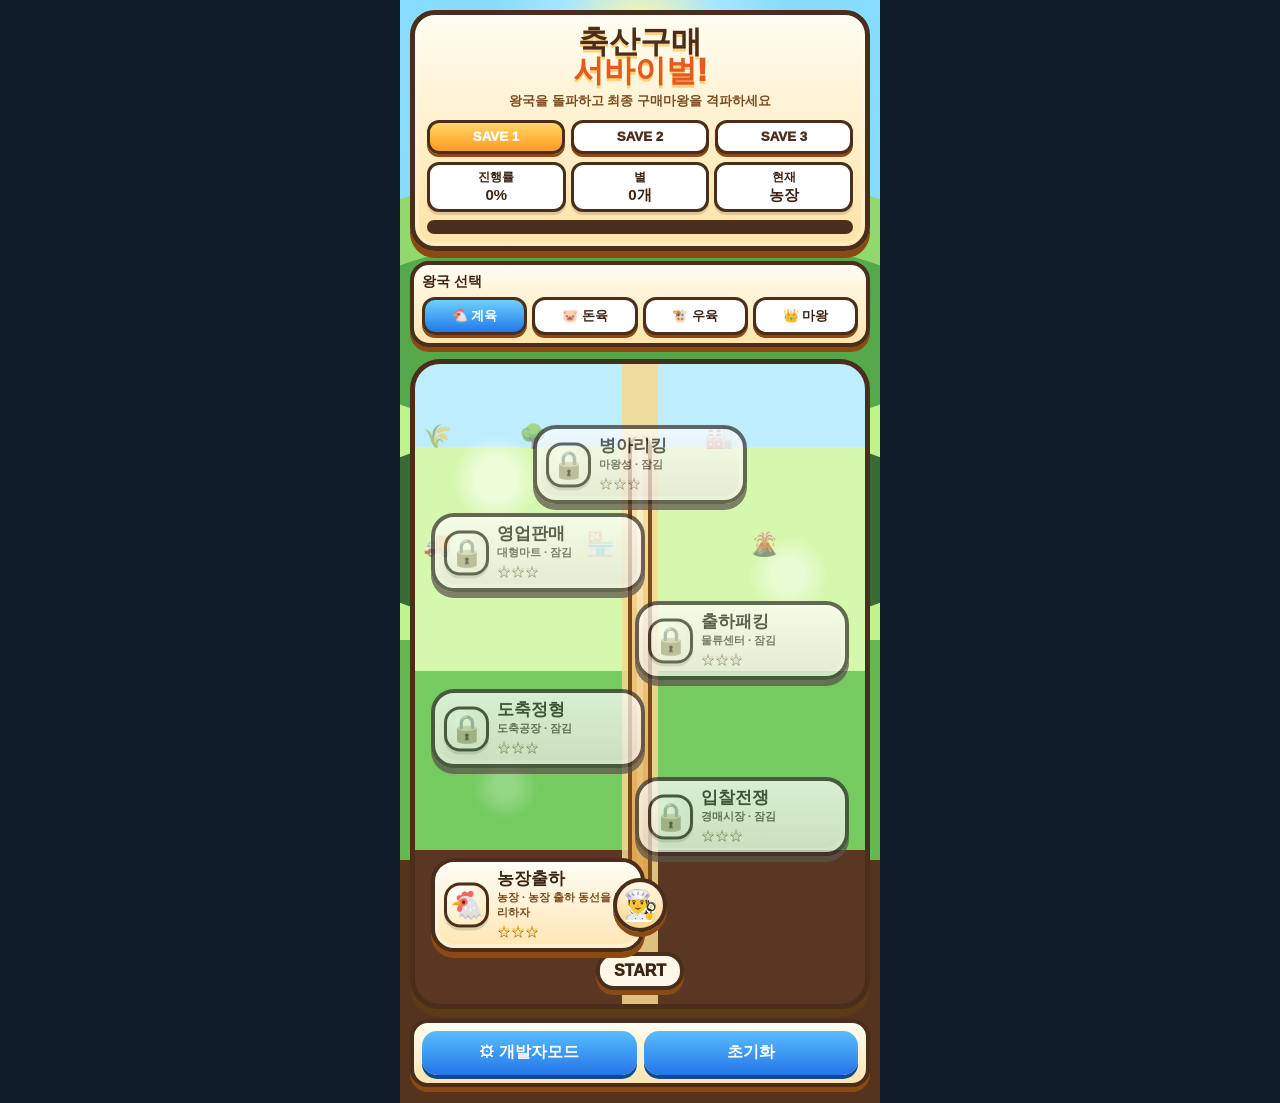
==== commit d3b74a92: "remaster world map character and background art" ====
--- a/index.html
+++ b/index.html
@@ -1 +1 @@
-<!doctype html><html lang="ko"><head><meta charset="utf-8"><meta name="viewport" content="width=device-width,initial-scale=1,maximum-scale=1,user-scalable=no"><title>축산구매 서바이벌 월드맵</title><link rel="stylesheet" href="./css/common.css"><style>*{box-sizing:border-box;-webkit-tap-highlight-color:transparent;user-select:none}html,body{margin:0;width:100%;min-height:100%;background:#101b2a;font-family:Arial,'Noto Sans KR',sans-serif;color:#3b2413}body{overflow-x:hidden}.worldApp{max-width:480px;min-height:100dvh;margin:0 auto;position:relative;overflow:hidden;background:linear-gradient(#8be2ff 0 22%,#b8f08a 22% 62%,#7ac05a 62%);padding:10px 10px 16px}.cloud{position:absolute;z-index:0;font-size:34px;opacity:.75;animation:cloud 18s linear infinite}.c1{top:52px;left:-50px}.c2{top:118px;right:-60px;animation-duration:24s}@keyframes cloud{to{transform:translateX(560px)}}.topCard{position:relative;z-index:2;background:#fff8e8;border:5px solid #4b2d1c;border-radius:24px;box-shadow:0 7px 0 #8b4a12;padding:12px}.title{font-size:30px;line-height:.95;font-weight:1000;text-align:center;color:#4b2d1c;text-shadow:0 3px 0 #ffd27b}.title span{color:#e65a20}.sub{text-align:center;font-size:13px;font-weight:900;color:#7b4a1f;margin-top:6px}.saveRow{display:grid;grid-template-columns:repeat(3,1fr);gap:6px;margin-top:10px}.saveBtn{height:34px;border:3px solid #4b2d1c;border-radius:12px;background:#fff;font-weight:1000;color:#4b2d1c;box-shadow:0 3px 0 #8b4a12}.saveBtn.active{background:linear-gradient(#ffd766,#ff9b20);color:#fff}.statRow{display:grid;grid-template-columns:1fr 1fr 1fr;gap:5px;margin-top:8px}.stat{background:#fff;border:3px solid #4b2d1c;border-radius:12px;box-shadow:0 3px 0 #0002;padding:4px;text-align:center;font-weight:1000;font-size:12px}.stat b{display:block;font-size:15px}.progress{height:14px;background:#4b2d1c;border-radius:999px;padding:3px;margin-top:8px}.progress div{height:100%;width:0;background:linear-gradient(90deg,#38c172,#ffd54a);border-radius:999px}.kingdom{position:relative;z-index:2;margin-top:10px;background:#fff8e8;border:4px solid #4b2d1c;border-radius:18px;box-shadow:0 5px 0 #8b4a12;padding:8px}.kingTitle{font-size:14px;font-weight:1000;margin-bottom:6px}.kingGrid{display:grid;grid-template-columns:repeat(4,1fr);gap:5px}.kingBtn{height:38px;border:3px solid #4b2d1c;border-radius:13px;background:#fff;color:#3b2413;font-size:13px;font-weight:1000;box-shadow:0 3px 0 #8b4a12}.kingBtn.active{background:linear-gradient(#6ed0ff,#2179e8);color:#fff}.mapCard{position:relative;z-index:1;margin-top:12px;min-height:640px;border:5px solid #4b2d1c;border-radius:28px;box-shadow:0 8px 0 #5c3a15;overflow:hidden;background:linear-gradient(#c9f7ff 0 15%,#d4f8b1 15% 50%,#89d26e 50% 78%,#6b4627 78%)}.mapCard:before{content:"";position:absolute;inset:0;background:radial-gradient(circle at 20% 20%,#fff8 0 4%,transparent 8%),radial-gradient(circle at 80% 34%,#fff8 0 3%,transparent 7%),linear-gradient(90deg,transparent 0 47%,#f6d38a 47% 53%,transparent 53%);opacity:.7}.path{position:absolute;left:50%;top:72px;bottom:76px;width:22px;background:linear-gradient(#f8dc91,#d99a3e);border-left:4px solid #7c4a1e;border-right:4px solid #7c4a1e;transform:translateX(-50%);border-radius:999px;z-index:1}.node{position:absolute;z-index:3;width:100%;height:84px;display:flex;align-items:center}.node.left{justify-content:flex-start;padding-left:18px}.node.right{justify-content:flex-end;padding-right:18px}.node.center{justify-content:center}.stage{position:relative;width:205px;min-height:72px;border:4px solid #4b2d1c;border-radius:21px;background:#fff8e8;box-shadow:0 6px 0 #8b4a12;padding:7px 8px 7px 58px;color:#3b2413;text-align:left}.stage.lock{filter:grayscale(.85);opacity:.72}.stage.current{animation:glow .75s infinite alternate}.stage.done{background:linear-gradient(#fff8e8,#dbffd4)}@keyframes glow{to{box-shadow:0 6px 0 #8b4a12,0 0 18px #fff35a;transform:translateY(-2px)}}.stageIcon{position:absolute;left:9px;top:50%;transform:translateY(-50%);width:42px;height:42px;border:3px solid #4b2d1c;border-radius:15px;background:#fff;display:flex;align-items:center;justify-content:center;font-size:25px}.stage b{display:block;font-size:17px;line-height:1.05}.stage small{display:block;font-size:11px;font-weight:900;color:#7b4a1f;margin-top:2px}.starLine{font-size:14px;color:#ffbd1a;text-shadow:0 2px #805000;margin-top:2px}.avatar{position:absolute;left:50%;transform:translate(-50%,-50%);z-index:6;width:50px;height:50px;border:4px solid #4b2d1c;border-radius:50%;background:#fff8e8;display:flex;align-items:center;justify-content:center;font-size:28px;box-shadow:0 5px 0 #8b4a12;animation:bob .55s infinite alternate}@keyframes bob{to{transform:translate(-50%,-57%)}}.gate{position:absolute;left:50%;bottom:14px;transform:translateX(-50%);z-index:2;background:#fff8e8;border:4px solid #4b2d1c;border-radius:18px;padding:6px 14px;font-weight:1000;box-shadow:0 5px 0 #8b4a12}.dev{position:relative;z-index:2;margin-top:10px;background:#fff8e8;border:4px solid #4b2d1c;border-radius:18px;box-shadow:0 5px 0 #8b4a12;padding:8px}.devGrid{display:grid;grid-template-columns:1fr 1fr;gap:7px}.dev button{height:44px;border:0;border-radius:15px;background:linear-gradient(#59bdff,#2575e8);color:#fff;font-weight:1000;font-size:16px;box-shadow:0 4px 0 #0d4b99}.story{position:fixed;inset:0;background:#0009;z-index:60;display:none;align-items:center;justify-content:center;padding:18px}.storyCard{width:100%;max-width:370px;background:#fff8e8;color:#3b2413;border:5px solid #4b2d1c;border-radius:24px;box-shadow:0 8px 0 #8b4a12;padding:18px;text-align:center}.speaker{font-size:44px}.storyText{font-weight:1000;line-height:1.45;font-size:17px;margin:10px 0}.storyBtn{width:100%;height:44px;border:0;border-radius:16px;background:linear-gradient(#ffbd37,#ff8b00);color:#fff;font-size:19px;font-weight:1000;box-shadow:0 5px 0 #9b4f00}@media(max-height:760px){.mapCard{min-height:560px}.node{height:72px}.stage{width:190px;min-height:62px;padding-left:52px}.stageIcon{width:38px;height:38px}.stage b{font-size:15px}.stage small{font-size:10px}.avatar{width:44px;height:44px;font-size:25px}.title{font-size:26px}}</style></head><body><div class="worldApp"><div class="cloud c1">☁️</div><div class="cloud c2">☁️</div><section class="topCard"><div class="title">축산구매<br><span>서바이벌!</span></div><div class="sub">왕국을 돌파하고 최종 구매마왕을 격파하세요</div><div class="saveRow"><button class="saveBtn" id="save1" onclick="switchSlot(1)">SAVE 1</button><button class="saveBtn" id="save2" onclick="switchSlot(2)">SAVE 2</button><button class="saveBtn" id="save3" onclick="switchSlot(3)">SAVE 3</button></div><div class="statRow"><div class="stat">진행률<b id="pText">0%</b></div><div class="stat">별<b id="starText">0</b></div><div class="stat">현재<b id="nowText">농장</b></div></div><div class="progress"><div id="progressFill"></div></div></section><section class="kingdom"><div class="kingTitle">왕국 선택</div><div class="kingGrid"><button class="kingBtn" id="k_chicken" onclick="setKingdom('chicken')">🐔 계육</button><button class="kingBtn" id="k_pig" onclick="setKingdom('pig')">🐷 돈육</button><button class="kingBtn" id="k_cow" onclick="setKingdom('cow')">🐮 우육</button><button class="kingBtn" id="k_demon" onclick="setKingdom('demon')">👑 마왕</button></div></section><section class="mapCard" id="map"><div class="path"></div><div class="gate">START</div></section><section class="dev"><div class="devGrid"><button onclick="openSettings()">⚙ 개발자모드</button><button onclick="resetWorld()">초기화</button></div></section></div><div class="story" id="story"><div class="storyCard"><div class="speaker" id="speaker">👨‍💼</div><div class="storyText" id="storyText">스테이지 시작</div><button class="storyBtn" id="storyBtn">시작</button></div></div><script src="./js/save.js"></script><script>const meta={farm:{place:'농장',desc:'농장 출하 동선을 정리하자',story:['농장주','오늘 출하 물량이 많습니다.','🚜']},bid:{place:'경매시장',desc:'시세를 보고 적정가를 잡자',story:['팀장','이번 계약은 타이밍이 핵심이다.','💰']},butcher:{place:'도축공장',desc:'필요 부위만 빠르게 정형하자',story:['공장장','주문 부위만 정확히 잡아주세요.','🔪']},packing:{place:'물류센터',desc:'박스를 맞춰 출차시키자',story:['물류팀','냉장차 출발 시간이 얼마 안 남았습니다.','📦']},sales:{place:'대형마트',desc:'고객 주문을 빠르게 처리하자',story:['영업팀','행사 매대가 터질 것 같습니다!','🏪']},boss:{place:'마왕성',desc:'최종 구매마왕을 격파하자',story:['구매마왕','여기까지 온 걸 후회하게 해주마.','👑']}};function switchSlot(n){setActiveSlot(n);render()}function setKingdom(w){var d=loadWorldSave();d.world=w;d.kingdoms[w]=true;saveWorld(d);render()}function stageStatus(d,s,i){var ok=d.unlocked[s.id]||d.devMode||i===0;var st=d.stars[s.id]||0;var done=st>0;return{ok:ok,st:st,done:done,current:ok&&!done&&firstOpen(d)===s.id}}function firstOpen(d){for(var i=0;i<SHIN_STAGE_FLOW.length;i++){var s=SHIN_STAGE_FLOW[i];if((d.unlocked[s.id]||d.devMode||i===0)&&!(d.stars[s.id]>0))return s.id}return'boss'}function goStage(s,ok){if(!ok){alert('이전 단계를 먼저 클리어해야 합니다.');return}var m=meta[s.id]||{story:['팀장','준비됐으면 시작하자.',s.icon]};speaker.textContent=m.story[2];storyText.innerHTML='<b>'+m.story[0]+'</b><br>'+m.story[1];story.style.display='flex';storyBtn.onclick=function(){location.href=s.url+'?stage='+s.id}}function render(){var d=loadWorldSave();[1,2,3].forEach(function(n){document.getElementById('save'+n).classList.toggle('active',activeSlot()===n)});var pct=progressPercent(d),stars=totalStars(d),cur=firstOpen(d);progressFill.style.width=pct+'%';pText.textContent=pct+'%';starText.textContent=stars+'개';nowText.textContent=(meta[cur]&&meta[cur].place)||'완료';['chicken','pig','cow','demon'].forEach(function(w){document.getElementById('k_'+w).classList.toggle('active',(d.world||'chicken')===w)});map.innerHTML='<div class="path"></div><div class="gate">START</div>';var flow=[...SHIN_STAGE_FLOW].reverse();var top=58,step=86;if(innerHeight<760){top=50;step=74}flow.forEach(function(s,ri){var i=SHIN_STAGE_FLOW.findIndex(x=>x.id===s.id),st=stageStatus(d,s,i),m=meta[s.id]||{};var node=document.createElement('div');var align=ri%2===0?'right':'left';if(s.id==='boss')align='center';node.className='node '+align;node.style.top=(top+ri*step)+'px';var btn=document.createElement('button');btn.className='stage '+(st.ok?'':'lock')+' '+(st.done?'done':'')+' '+(st.current?'current':'');btn.innerHTML='<div class="stageIcon">'+(st.ok?s.icon:'🔒')+'</div><b>'+s.label+'</b><small>'+((m.place||'지역')+' · '+(st.ok?(m.desc||'플레이 가능'):'잠김'))+'</small><div class="starLine">'+('★'.repeat(st.st))+('☆'.repeat(3-st.st))+'</div>';btn.onclick=function(){goStage(s,st.ok)};node.appendChild(btn);map.appendChild(node)});var idx=SHIN_STAGE_FLOW.findIndex(s=>s.id===cur);if(idx<0)idx=SHIN_STAGE_FLOW.length-1;var revIdx=SHIN_STAGE_FLOW.length-1-idx;var av=document.createElement('div');av.className='avatar';av.textContent='👨‍🍳';av.style.top=(top+revIdx*step+43)+'px';map.appendChild(av)}function openSettings(){if(confirm('개발자모드를 켜고 전체 해금합니다.')){setDevMode(true);devUnlockAll();render()}}function resetWorld(){if(confirm('현재 세이브를 초기화할까요?')){localStorage.removeItem('shin_save_'+activeSlot());render()}}render();</script></body></html>+<!doctype html><html lang="ko"><head><meta charset="utf-8"><meta name="viewport" content="width=device-width,initial-scale=1,maximum-scale=1,user-scalable=no"><title>축산구매 서바이벌 월드맵</title><link rel="stylesheet" href="./css/common.css"><style>*{box-sizing:border-box;-webkit-tap-highlight-color:transparent;user-select:none}html,body{margin:0;width:100%;min-height:100%;background:#101b2a;font-family:Arial,'Noto Sans KR',sans-serif;color:#3b2413}body{overflow-x:hidden}.worldApp{max-width:480px;min-height:100dvh;margin:0 auto;position:relative;overflow:hidden;background:linear-gradient(#86ddff 0 18%,#bff38b 18% 58%,#65b750 58% 78%,#55331d 78%);padding:10px 10px 16px}.skyGlow{position:absolute;left:50%;top:-80px;width:380px;height:220px;transform:translateX(-50%);background:radial-gradient(circle,#fff7a7 0,#fff4 36%,transparent 68%);z-index:0}.hill{position:absolute;left:-80px;right:-80px;border-radius:50%;z-index:0}.h1{top:170px;height:170px;background:#91d86d}.h2{top:230px;height:210px;background:#55a94a}.h3{top:420px;height:220px;background:#376d35}.cloud{position:absolute;z-index:1;font-size:36px;opacity:.8;animation:cloud 20s linear infinite}.c1{top:54px;left:-60px}.c2{top:120px;right:-80px;animation-duration:27s}.c3{top:88px;left:130px;font-size:25px;animation:floatCloud 4s ease-in-out infinite alternate}@keyframes cloud{to{transform:translateX(620px)}}@keyframes floatCloud{to{transform:translateY(8px)}}.sparkle{position:absolute;z-index:1;color:#fff6a6;font-size:18px;animation:sparkle 1.2s ease-in-out infinite alternate}.sp1{left:28px;top:210px}.sp2{right:42px;top:314px;animation-delay:.3s}.sp3{left:64px;top:515px;animation-delay:.55s}@keyframes sparkle{to{opacity:.25;transform:scale(.75)}}.topCard{position:relative;z-index:3;background:linear-gradient(#fffdf2,#ffe3a5);border:5px solid #4b2d1c;border-radius:25px;box-shadow:0 7px 0 #8b4a12,0 0 0 4px #ffffff44 inset;padding:12px}.title{font-size:31px;line-height:.95;font-weight:1000;text-align:center;color:#4b2d1c;text-shadow:0 3px 0 #ffd27b}.title span{color:#e65a20}.sub{text-align:center;font-size:13px;font-weight:900;color:#7b4a1f;margin-top:6px}.saveRow{display:grid;grid-template-columns:repeat(3,1fr);gap:6px;margin-top:10px}.saveBtn{height:34px;border:3px solid #4b2d1c;border-radius:12px;background:#fff;font-weight:1000;color:#4b2d1c;box-shadow:0 3px 0 #8b4a12}.saveBtn.active{background:linear-gradient(#ffd766,#ff9b20);color:#fff}.statRow{display:grid;grid-template-columns:1fr 1fr 1fr;gap:5px;margin-top:8px}.stat{background:#fff;border:3px solid #4b2d1c;border-radius:12px;box-shadow:0 3px 0 #0002;padding:4px;text-align:center;font-weight:1000;font-size:12px}.stat b{display:block;font-size:15px}.progress{height:14px;background:#4b2d1c;border-radius:999px;padding:3px;margin-top:8px}.progress div{height:100%;width:0;background:linear-gradient(90deg,#38c172,#ffd54a);border-radius:999px}.kingdom{position:relative;z-index:3;margin-top:10px;background:linear-gradient(#fffdf2,#ffe5ae);border:4px solid #4b2d1c;border-radius:19px;box-shadow:0 5px 0 #8b4a12;padding:8px}.kingTitle{font-size:14px;font-weight:1000;margin-bottom:6px}.kingGrid{display:grid;grid-template-columns:repeat(4,1fr);gap:5px}.kingBtn{height:38px;border:3px solid #4b2d1c;border-radius:13px;background:#fff;color:#3b2413;font-size:13px;font-weight:1000;box-shadow:0 3px 0 #8b4a12}.kingBtn.active{background:linear-gradient(#6ed0ff,#2179e8);color:#fff}.mapCard{position:relative;z-index:2;margin-top:12px;min-height:650px;border:5px solid #4b2d1c;border-radius:30px;box-shadow:0 8px 0 #5c3a15;overflow:hidden;background:linear-gradient(#beeefe 0 13%,#d6f8ad 13% 48%,#75cb60 48% 76%,#5a3722 76%)}.mapCard:before{content:"";position:absolute;inset:0;background:radial-gradient(circle at 18% 18%,#fff9 0 3.5%,transparent 7%),radial-gradient(circle at 83% 33%,#fff8 0 3%,transparent 7%),radial-gradient(circle at 20% 66%,#fff4 0 2%,transparent 6%),linear-gradient(90deg,transparent 0 46%,#f8d98d 46% 54%,transparent 54%);opacity:.85;z-index:0}.mapCard:after{content:"🌾   🌳       🏭     🚚      🏪      🌋";position:absolute;left:8px;right:8px;top:18px;bottom:0;z-index:1;white-space:pre-wrap;word-spacing:16px;font-size:23px;line-height:108px;opacity:.55;pointer-events:none}.path{position:absolute;left:50%;top:72px;bottom:76px;width:24px;background:linear-gradient(#ffebad,#d99a3e);border-left:4px solid #7c4a1e;border-right:4px solid #7c4a1e;transform:translateX(-50%);border-radius:999px;z-index:1}.path:before{content:"";position:absolute;left:50%;top:8px;bottom:8px;width:6px;background:linear-gradient(#fff8,#fff0);transform:translateX(-50%);border-radius:999px}.node{position:absolute;z-index:4;width:100%;height:86px;display:flex;align-items:center}.node.left{justify-content:flex-start;padding-left:16px}.node.right{justify-content:flex-end;padding-right:16px}.node.center{justify-content:center}.stage{position:relative;width:214px;min-height:76px;border:4px solid #4b2d1c;border-radius:23px;background:linear-gradient(#fffdf5,#ffe6b3);box-shadow:0 6px 0 #8b4a12,0 0 0 4px #ffffff55 inset;padding:8px 8px 8px 62px;color:#3b2413;text-align:left}.stage.lock{filter:grayscale(.85);opacity:.72}.stage.current{animation:glow .75s infinite alternate}.stage.done{background:linear-gradient(#fffdf5,#dbffd4)}@keyframes glow{to{box-shadow:0 6px 0 #8b4a12,0 0 20px #fff35a,0 0 0 4px #ffffff88 inset;transform:translateY(-2px)}}.stageIcon{position:absolute;left:9px;top:50%;transform:translateY(-50%);width:45px;height:45px;border:3px solid #4b2d1c;border-radius:16px;background:radial-gradient(circle at 35% 25%,#fff,#ffe7b0);display:flex;align-items:center;justify-content:center;font-size:27px;box-shadow:0 3px 0 #0002}.stage b{display:block;font-size:17px;line-height:1.05}.stage small{display:block;font-size:11px;font-weight:900;color:#7b4a1f;margin-top:2px}.starLine{font-size:14px;color:#ffbd1a;text-shadow:0 2px #805000;margin-top:2px}.avatar{position:absolute;left:50%;transform:translate(-50%,-50%);z-index:8;width:54px;height:54px;border:4px solid #4b2d1c;border-radius:50%;background:linear-gradient(#fff8e8,#ffd58a);box-shadow:0 5px 0 #8b4a12;animation:bob .55s infinite alternate}.avatar:before{content:"";position:absolute;left:13px;right:13px;top:12px;height:18px;background:#f7c48c;border:3px solid #4b2d1c;border-radius:50% 50% 45% 45%;box-shadow:inset 0 -3px #e6a76a}.avatar:after{content:"👨‍🍳";position:absolute;inset:0;display:flex;align-items:center;justify-content:center;font-size:28px;filter:drop-shadow(0 2px 0 #fff)}@keyframes bob{to{transform:translate(-50%,-57%)}}.gate{position:absolute;left:50%;bottom:14px;transform:translateX(-50%);z-index:3;background:#fff8e8;border:4px solid #4b2d1c;border-radius:18px;padding:6px 14px;font-weight:1000;box-shadow:0 5px 0 #8b4a12}.dev{position:relative;z-index:3;margin-top:10px;background:linear-gradient(#fffdf2,#ffe5ae);border:4px solid #4b2d1c;border-radius:18px;box-shadow:0 5px 0 #8b4a12;padding:8px}.devGrid{display:grid;grid-template-columns:1fr 1fr;gap:7px}.dev button{height:44px;border:0;border-radius:15px;background:linear-gradient(#59bdff,#2575e8);color:#fff;font-weight:1000;font-size:16px;box-shadow:0 4px 0 #0d4b99}.story{position:fixed;inset:0;background:#0009;z-index:60;display:none;align-items:center;justify-content:center;padding:18px}.storyCard{width:100%;max-width:370px;background:linear-gradient(#fffdf2,#ffe1a0);color:#3b2413;border:5px solid #4b2d1c;border-radius:24px;box-shadow:0 8px 0 #8b4a12;padding:18px;text-align:center}.speaker{width:76px;height:76px;margin:0 auto;border:4px solid #4b2d1c;border-radius:24px;background:#fff;display:flex;align-items:center;justify-content:center;font-size:44px;box-shadow:0 5px 0 #8b4a12}.storyText{font-weight:1000;line-height:1.45;font-size:17px;margin:12px 0}.storyBtn{width:100%;height:44px;border:0;border-radius:16px;background:linear-gradient(#ffbd37,#ff8b00);color:#fff;font-size:19px;font-weight:1000;box-shadow:0 5px 0 #9b4f00}@media(max-height:760px){.mapCard{min-height:570px}.node{height:74px}.stage{width:196px;min-height:64px;padding-left:54px}.stageIcon{width:39px;height:39px}.stage b{font-size:15px}.stage small{font-size:10px}.avatar{width:46px;height:46px}.title{font-size:26px}.mapCard:after{font-size:20px;line-height:94px}}</style></head><body><div class="worldApp"><div class="skyGlow"></div><div class="hill h1"></div><div class="hill h2"></div><div class="hill h3"></div><div class="cloud c1">☁️</div><div class="cloud c2">☁️</div><div class="cloud c3">☁️</div><div class="sparkle sp1">✦</div><div class="sparkle sp2">✦</div><div class="sparkle sp3">✦</div><section class="topCard"><div class="title">축산구매<br><span>서바이벌!</span></div><div class="sub">왕국을 돌파하고 최종 구매마왕을 격파하세요</div><div class="saveRow"><button class="saveBtn" id="save1" onclick="switchSlot(1)">SAVE 1</button><button class="saveBtn" id="save2" onclick="switchSlot(2)">SAVE 2</button><button class="saveBtn" id="save3" onclick="switchSlot(3)">SAVE 3</button></div><div class="statRow"><div class="stat">진행률<b id="pText">0%</b></div><div class="stat">별<b id="starText">0</b></div><div class="stat">현재<b id="nowText">농장</b></div></div><div class="progress"><div id="progressFill"></div></div></section><section class="kingdom"><div class="kingTitle">왕국 선택</div><div class="kingGrid"><button class="kingBtn" id="k_chicken" onclick="setKingdom('chicken')">🐔 계육</button><button class="kingBtn" id="k_pig" onclick="setKingdom('pig')">🐷 돈육</button><button class="kingBtn" id="k_cow" onclick="setKingdom('cow')">🐮 우육</button><button class="kingBtn" id="k_demon" onclick="setKingdom('demon')">👑 마왕</button></div></section><section class="mapCard" id="map"><div class="path"></div><div class="gate">START</div></section><section class="dev"><div class="devGrid"><button onclick="openSettings()">⚙ 개발자모드</button><button onclick="resetWorld()">초기화</button></div></section></div><div class="story" id="story"><div class="storyCard"><div class="speaker" id="speaker">👨‍💼</div><div class="storyText" id="storyText">스테이지 시작</div><button class="storyBtn" id="storyBtn">시작</button></div></div><script src="./js/save.js"></script><script>const meta={farm:{place:'농장',desc:'농장 출하 동선을 정리하자',story:['농장주','오늘 출하 물량이 많습니다.','🚜']},bid:{place:'경매시장',desc:'시세를 보고 적정가를 잡자',story:['팀장','이번 계약은 타이밍이 핵심이다.','💰']},butcher:{place:'도축공장',desc:'필요 부위만 빠르게 정형하자',story:['공장장','주문 부위만 정확히 잡아주세요.','🔪']},packing:{place:'물류센터',desc:'박스를 맞춰 출차시키자',story:['물류팀','냉장차 출발 시간이 얼마 안 남았습니다.','📦']},sales:{place:'대형마트',desc:'고객 주문을 빠르게 처리하자',story:['영업팀','행사 매대가 터질 것 같습니다!','🏪']},boss:{place:'마왕성',desc:'최종 구매마왕을 격파하자',story:['구매마왕','여기까지 온 걸 후회하게 해주마.','👑']}};function switchSlot(n){setActiveSlot(n);render()}function setKingdom(w){var d=loadWorldSave();d.world=w;d.kingdoms[w]=true;saveWorld(d);render()}function stageStatus(d,s,i){var ok=d.unlocked[s.id]||d.devMode||i===0;var st=d.stars[s.id]||0;var done=st>0;return{ok:ok,st:st,done:done,current:ok&&!done&&firstOpen(d)===s.id}}function firstOpen(d){for(var i=0;i<SHIN_STAGE_FLOW.length;i++){var s=SHIN_STAGE_FLOW[i];if((d.unlocked[s.id]||d.devMode||i===0)&&!(d.stars[s.id]>0))return s.id}return'boss'}function goStage(s,ok){if(!ok){alert('이전 단계를 먼저 클리어해야 합니다.');return}var m=meta[s.id]||{story:['팀장','준비됐으면 시작하자.',s.icon]};speaker.textContent=m.story[2];storyText.innerHTML='<b>'+m.story[0]+'</b><br>'+m.story[1];story.style.display='flex';storyBtn.onclick=function(){location.href=s.url+'?stage='+s.id}}function render(){var d=loadWorldSave();[1,2,3].forEach(function(n){document.getElementById('save'+n).classList.toggle('active',activeSlot()===n)});var pct=progressPercent(d),stars=totalStars(d),cur=firstOpen(d);progressFill.style.width=pct+'%';pText.textContent=pct+'%';starText.textContent=stars+'개';nowText.textContent=(meta[cur]&&meta[cur].place)||'완료';['chicken','pig','cow','demon'].forEach(function(w){document.getElementById('k_'+w).classList.toggle('active',(d.world||'chicken')===w)});map.innerHTML='<div class="path"></div><div class="gate">START</div>';var flow=[...SHIN_STAGE_FLOW].reverse();var top=58,step=88;if(innerHeight<760){top=50;step=76}flow.forEach(function(s,ri){var i=SHIN_STAGE_FLOW.findIndex(x=>x.id===s.id),st=stageStatus(d,s,i),m=meta[s.id]||{};var node=document.createElement('div');var align=ri%2===0?'right':'left';if(s.id==='boss')align='center';node.className='node '+align;node.style.top=(top+ri*step)+'px';var btn=document.createElement('button');btn.className='stage '+(st.ok?'':'lock')+' '+(st.done?'done':'')+' '+(st.current?'current':'');btn.innerHTML='<div class="stageIcon">'+(st.ok?s.icon:'🔒')+'</div><b>'+s.label+'</b><small>'+((m.place||'지역')+' · '+(st.ok?(m.desc||'플레이 가능'):'잠김'))+'</small><div class="starLine">'+('★'.repeat(st.st))+('☆'.repeat(3-st.st))+'</div>';btn.onclick=function(){goStage(s,st.ok)};node.appendChild(btn);map.appendChild(node)});var idx=SHIN_STAGE_FLOW.findIndex(s=>s.id===cur);if(idx<0)idx=SHIN_STAGE_FLOW.length-1;var revIdx=SHIN_STAGE_FLOW.length-1-idx;var av=document.createElement('div');av.className='avatar';av.style.top=(top+revIdx*step+43)+'px';map.appendChild(av)}function openSettings(){if(confirm('개발자모드를 켜고 전체 해금합니다.')){setDevMode(true);devUnlockAll();render()}}function resetWorld(){if(confirm('현재 세이브를 초기화할까요?')){localStorage.removeItem('shin_save_'+activeSlot());render()}}render();</script></body></html>
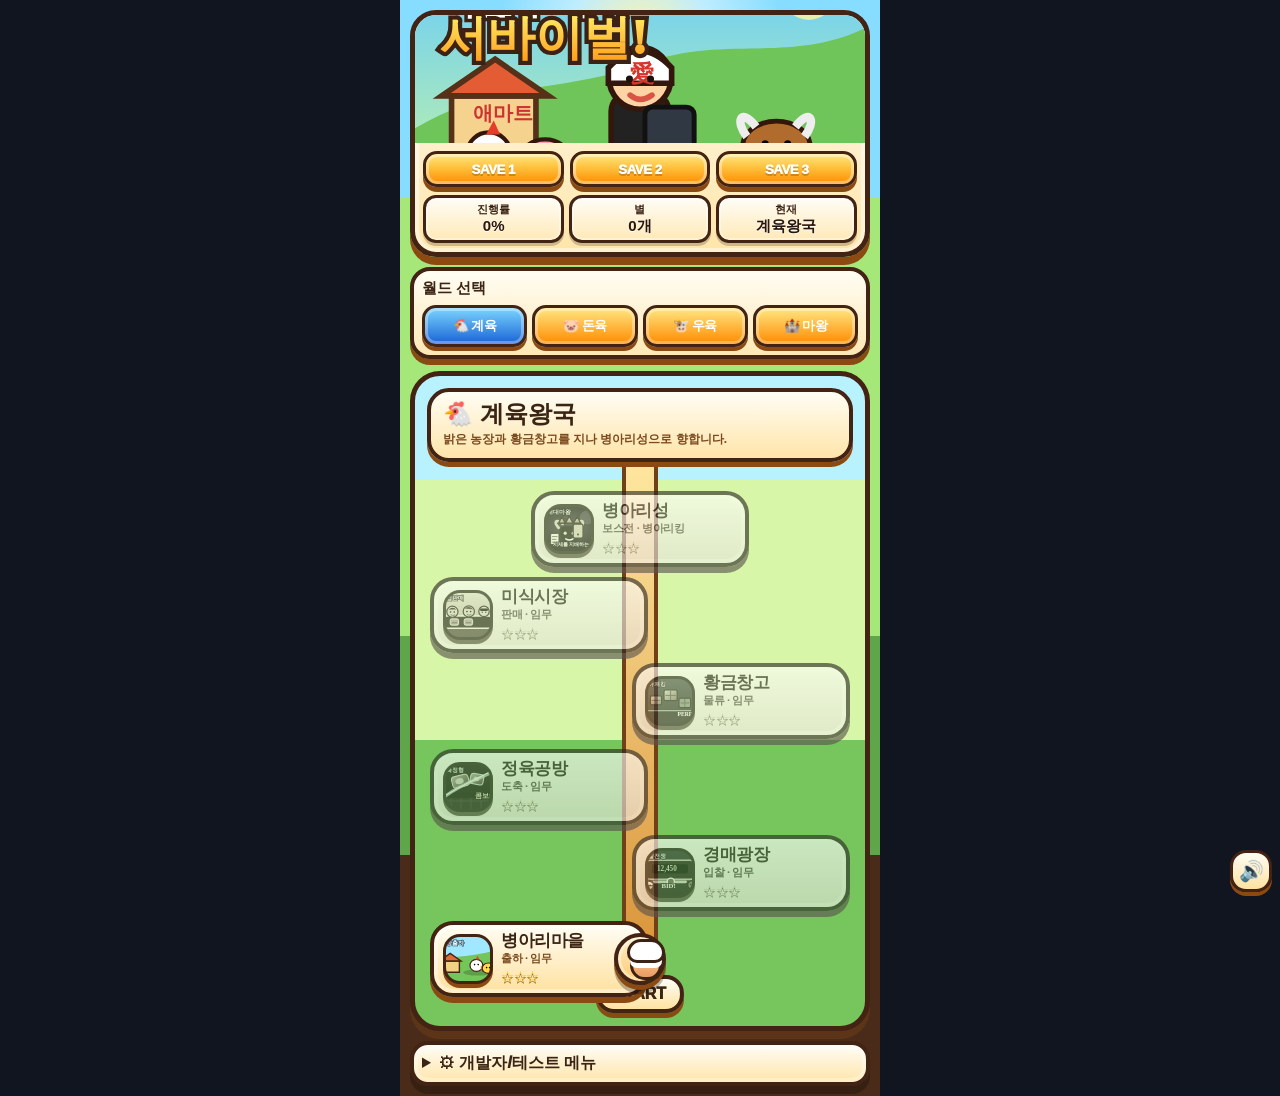
==== commit c6f433ed: "redesign world map into kingdom village campaign" ====
--- a/index.html
+++ b/index.html
@@ -1 +1 @@
-<!doctype html><html lang="ko"><head><meta charset="utf-8"><meta name="viewport" content="width=device-width,initial-scale=1,maximum-scale=1,user-scalable=no"><title>축산구매 서바이벌 월드맵</title><link rel="stylesheet" href="./css/common.css"><style>*{box-sizing:border-box;-webkit-tap-highlight-color:transparent;user-select:none}html,body{margin:0;width:100%;min-height:100%;background:#101b2a;font-family:Arial,'Noto Sans KR',sans-serif;color:#3b2413}body{overflow-x:hidden}.worldApp{max-width:480px;min-height:100dvh;margin:0 auto;position:relative;overflow:hidden;background:linear-gradient(#86ddff 0 18%,#bff38b 18% 58%,#65b750 58% 78%,#55331d 78%);padding:10px 10px 16px}.skyGlow{position:absolute;left:50%;top:-80px;width:380px;height:220px;transform:translateX(-50%);background:radial-gradient(circle,#fff7a7 0,#fff4 36%,transparent 68%);z-index:0}.hill{position:absolute;left:-80px;right:-80px;border-radius:50%;z-index:0}.h1{top:170px;height:170px;background:#91d86d}.h2{top:230px;height:210px;background:#55a94a}.h3{top:420px;height:220px;background:#376d35}.cloud{position:absolute;z-index:1;font-size:36px;opacity:.8;animation:cloud 20s linear infinite}.c1{top:54px;left:-60px}.c2{top:120px;right:-80px;animation-duration:27s}.c3{top:88px;left:130px;font-size:25px;animation:floatCloud 4s ease-in-out infinite alternate}@keyframes cloud{to{transform:translateX(620px)}}@keyframes floatCloud{to{transform:translateY(8px)}}.sparkle{position:absolute;z-index:1;color:#fff6a6;font-size:18px;animation:sparkle 1.2s ease-in-out infinite alternate}.sp1{left:28px;top:210px}.sp2{right:42px;top:314px;animation-delay:.3s}.sp3{left:64px;top:515px;animation-delay:.55s}@keyframes sparkle{to{opacity:.25;transform:scale(.75)}}.topCard{position:relative;z-index:3;background:linear-gradient(#fffdf2,#ffe3a5);border:5px solid #4b2d1c;border-radius:25px;box-shadow:0 7px 0 #8b4a12,0 0 0 4px #ffffff44 inset;padding:12px}.title{font-size:31px;line-height:.95;font-weight:1000;text-align:center;color:#4b2d1c;text-shadow:0 3px 0 #ffd27b}.title span{color:#e65a20}.sub{text-align:center;font-size:13px;font-weight:900;color:#7b4a1f;margin-top:6px}.saveRow{display:grid;grid-template-columns:repeat(3,1fr);gap:6px;margin-top:10px}.saveBtn{height:34px;border:3px solid #4b2d1c;border-radius:12px;background:#fff;font-weight:1000;color:#4b2d1c;box-shadow:0 3px 0 #8b4a12}.saveBtn.active{background:linear-gradient(#ffd766,#ff9b20);color:#fff}.statRow{display:grid;grid-template-columns:1fr 1fr 1fr;gap:5px;margin-top:8px}.stat{background:#fff;border:3px solid #4b2d1c;border-radius:12px;box-shadow:0 3px 0 #0002;padding:4px;text-align:center;font-weight:1000;font-size:12px}.stat b{display:block;font-size:15px}.progress{height:14px;background:#4b2d1c;border-radius:999px;padding:3px;margin-top:8px}.progress div{height:100%;width:0;background:linear-gradient(90deg,#38c172,#ffd54a);border-radius:999px}.kingdom{position:relative;z-index:3;margin-top:10px;background:linear-gradient(#fffdf2,#ffe5ae);border:4px solid #4b2d1c;border-radius:19px;box-shadow:0 5px 0 #8b4a12;padding:8px}.kingTitle{font-size:14px;font-weight:1000;margin-bottom:6px}.kingGrid{display:grid;grid-template-columns:repeat(4,1fr);gap:5px}.kingBtn{height:38px;border:3px solid #4b2d1c;border-radius:13px;background:#fff;color:#3b2413;font-size:13px;font-weight:1000;box-shadow:0 3px 0 #8b4a12}.kingBtn.active{background:linear-gradient(#6ed0ff,#2179e8);color:#fff}.mapCard{position:relative;z-index:2;margin-top:12px;min-height:650px;border:5px solid #4b2d1c;border-radius:30px;box-shadow:0 8px 0 #5c3a15;overflow:hidden;background:linear-gradient(#beeefe 0 13%,#d6f8ad 13% 48%,#75cb60 48% 76%,#5a3722 76%)}.mapCard:before{content:"";position:absolute;inset:0;background:radial-gradient(circle at 18% 18%,#fff9 0 3.5%,transparent 7%),radial-gradient(circle at 83% 33%,#fff8 0 3%,transparent 7%),radial-gradient(circle at 20% 66%,#fff4 0 2%,transparent 6%),linear-gradient(90deg,transparent 0 46%,#f8d98d 46% 54%,transparent 54%);opacity:.85;z-index:0}.mapCard:after{content:"🌾   🌳       🏭     🚚      🏪      🌋";position:absolute;left:8px;right:8px;top:18px;bottom:0;z-index:1;white-space:pre-wrap;word-spacing:16px;font-size:23px;line-height:108px;opacity:.55;pointer-events:none}.path{position:absolute;left:50%;top:72px;bottom:76px;width:24px;background:linear-gradient(#ffebad,#d99a3e);border-left:4px solid #7c4a1e;border-right:4px solid #7c4a1e;transform:translateX(-50%);border-radius:999px;z-index:1}.path:before{content:"";position:absolute;left:50%;top:8px;bottom:8px;width:6px;background:linear-gradient(#fff8,#fff0);transform:translateX(-50%);border-radius:999px}.node{position:absolute;z-index:4;width:100%;height:86px;display:flex;align-items:center}.node.left{justify-content:flex-start;padding-left:16px}.node.right{justify-content:flex-end;padding-right:16px}.node.center{justify-content:center}.stage{position:relative;width:214px;min-height:76px;border:4px solid #4b2d1c;border-radius:23px;background:linear-gradient(#fffdf5,#ffe6b3);box-shadow:0 6px 0 #8b4a12,0 0 0 4px #ffffff55 inset;padding:8px 8px 8px 62px;color:#3b2413;text-align:left}.stage.lock{filter:grayscale(.85);opacity:.72}.stage.current{animation:glow .75s infinite alternate}.stage.done{background:linear-gradient(#fffdf5,#dbffd4)}@keyframes glow{to{box-shadow:0 6px 0 #8b4a12,0 0 20px #fff35a,0 0 0 4px #ffffff88 inset;transform:translateY(-2px)}}.stageIcon{position:absolute;left:9px;top:50%;transform:translateY(-50%);width:45px;height:45px;border:3px solid #4b2d1c;border-radius:16px;background:radial-gradient(circle at 35% 25%,#fff,#ffe7b0);display:flex;align-items:center;justify-content:center;font-size:27px;box-shadow:0 3px 0 #0002}.stage b{display:block;font-size:17px;line-height:1.05}.stage small{display:block;font-size:11px;font-weight:900;color:#7b4a1f;margin-top:2px}.starLine{font-size:14px;color:#ffbd1a;text-shadow:0 2px #805000;margin-top:2px}.avatar{position:absolute;left:50%;transform:translate(-50%,-50%);z-index:8;width:54px;height:54px;border:4px solid #4b2d1c;border-radius:50%;background:linear-gradient(#fff8e8,#ffd58a);box-shadow:0 5px 0 #8b4a12;animation:bob .55s infinite alternate}.avatar:before{content:"";position:absolute;left:13px;right:13px;top:12px;height:18px;background:#f7c48c;border:3px solid #4b2d1c;border-radius:50% 50% 45% 45%;box-shadow:inset 0 -3px #e6a76a}.avatar:after{content:"👨‍🍳";position:absolute;inset:0;display:flex;align-items:center;justify-content:center;font-size:28px;filter:drop-shadow(0 2px 0 #fff)}@keyframes bob{to{transform:translate(-50%,-57%)}}.gate{position:absolute;left:50%;bottom:14px;transform:translateX(-50%);z-index:3;background:#fff8e8;border:4px solid #4b2d1c;border-radius:18px;padding:6px 14px;font-weight:1000;box-shadow:0 5px 0 #8b4a12}.dev{position:relative;z-index:3;margin-top:10px;background:linear-gradient(#fffdf2,#ffe5ae);border:4px solid #4b2d1c;border-radius:18px;box-shadow:0 5px 0 #8b4a12;padding:8px}.devGrid{display:grid;grid-template-columns:1fr 1fr;gap:7px}.dev button{height:44px;border:0;border-radius:15px;background:linear-gradient(#59bdff,#2575e8);color:#fff;font-weight:1000;font-size:16px;box-shadow:0 4px 0 #0d4b99}.story{position:fixed;inset:0;background:#0009;z-index:60;display:none;align-items:center;justify-content:center;padding:18px}.storyCard{width:100%;max-width:370px;background:linear-gradient(#fffdf2,#ffe1a0);color:#3b2413;border:5px solid #4b2d1c;border-radius:24px;box-shadow:0 8px 0 #8b4a12;padding:18px;text-align:center}.speaker{width:76px;height:76px;margin:0 auto;border:4px solid #4b2d1c;border-radius:24px;background:#fff;display:flex;align-items:center;justify-content:center;font-size:44px;box-shadow:0 5px 0 #8b4a12}.storyText{font-weight:1000;line-height:1.45;font-size:17px;margin:12px 0}.storyBtn{width:100%;height:44px;border:0;border-radius:16px;background:linear-gradient(#ffbd37,#ff8b00);color:#fff;font-size:19px;font-weight:1000;box-shadow:0 5px 0 #9b4f00}@media(max-height:760px){.mapCard{min-height:570px}.node{height:74px}.stage{width:196px;min-height:64px;padding-left:54px}.stageIcon{width:39px;height:39px}.stage b{font-size:15px}.stage small{font-size:10px}.avatar{width:46px;height:46px}.title{font-size:26px}.mapCard:after{font-size:20px;line-height:94px}}</style></head><body><div class="worldApp"><div class="skyGlow"></div><div class="hill h1"></div><div class="hill h2"></div><div class="hill h3"></div><div class="cloud c1">☁️</div><div class="cloud c2">☁️</div><div class="cloud c3">☁️</div><div class="sparkle sp1">✦</div><div class="sparkle sp2">✦</div><div class="sparkle sp3">✦</div><section class="topCard"><div class="title">축산구매<br><span>서바이벌!</span></div><div class="sub">왕국을 돌파하고 최종 구매마왕을 격파하세요</div><div class="saveRow"><button class="saveBtn" id="save1" onclick="switchSlot(1)">SAVE 1</button><button class="saveBtn" id="save2" onclick="switchSlot(2)">SAVE 2</button><button class="saveBtn" id="save3" onclick="switchSlot(3)">SAVE 3</button></div><div class="statRow"><div class="stat">진행률<b id="pText">0%</b></div><div class="stat">별<b id="starText">0</b></div><div class="stat">현재<b id="nowText">농장</b></div></div><div class="progress"><div id="progressFill"></div></div></section><section class="kingdom"><div class="kingTitle">왕국 선택</div><div class="kingGrid"><button class="kingBtn" id="k_chicken" onclick="setKingdom('chicken')">🐔 계육</button><button class="kingBtn" id="k_pig" onclick="setKingdom('pig')">🐷 돈육</button><button class="kingBtn" id="k_cow" onclick="setKingdom('cow')">🐮 우육</button><button class="kingBtn" id="k_demon" onclick="setKingdom('demon')">👑 마왕</button></div></section><section class="mapCard" id="map"><div class="path"></div><div class="gate">START</div></section><section class="dev"><div class="devGrid"><button onclick="openSettings()">⚙ 개발자모드</button><button onclick="resetWorld()">초기화</button></div></section></div><div class="story" id="story"><div class="storyCard"><div class="speaker" id="speaker">👨‍💼</div><div class="storyText" id="storyText">스테이지 시작</div><button class="storyBtn" id="storyBtn">시작</button></div></div><script src="./js/save.js"></script><script>const meta={farm:{place:'농장',desc:'농장 출하 동선을 정리하자',story:['농장주','오늘 출하 물량이 많습니다.','🚜']},bid:{place:'경매시장',desc:'시세를 보고 적정가를 잡자',story:['팀장','이번 계약은 타이밍이 핵심이다.','💰']},butcher:{place:'도축공장',desc:'필요 부위만 빠르게 정형하자',story:['공장장','주문 부위만 정확히 잡아주세요.','🔪']},packing:{place:'물류센터',desc:'박스를 맞춰 출차시키자',story:['물류팀','냉장차 출발 시간이 얼마 안 남았습니다.','📦']},sales:{place:'대형마트',desc:'고객 주문을 빠르게 처리하자',story:['영업팀','행사 매대가 터질 것 같습니다!','🏪']},boss:{place:'마왕성',desc:'최종 구매마왕을 격파하자',story:['구매마왕','여기까지 온 걸 후회하게 해주마.','👑']}};function switchSlot(n){setActiveSlot(n);render()}function setKingdom(w){var d=loadWorldSave();d.world=w;d.kingdoms[w]=true;saveWorld(d);render()}function stageStatus(d,s,i){var ok=d.unlocked[s.id]||d.devMode||i===0;var st=d.stars[s.id]||0;var done=st>0;return{ok:ok,st:st,done:done,current:ok&&!done&&firstOpen(d)===s.id}}function firstOpen(d){for(var i=0;i<SHIN_STAGE_FLOW.length;i++){var s=SHIN_STAGE_FLOW[i];if((d.unlocked[s.id]||d.devMode||i===0)&&!(d.stars[s.id]>0))return s.id}return'boss'}function goStage(s,ok){if(!ok){alert('이전 단계를 먼저 클리어해야 합니다.');return}var m=meta[s.id]||{story:['팀장','준비됐으면 시작하자.',s.icon]};speaker.textContent=m.story[2];storyText.innerHTML='<b>'+m.story[0]+'</b><br>'+m.story[1];story.style.display='flex';storyBtn.onclick=function(){location.href=s.url+'?stage='+s.id}}function render(){var d=loadWorldSave();[1,2,3].forEach(function(n){document.getElementById('save'+n).classList.toggle('active',activeSlot()===n)});var pct=progressPercent(d),stars=totalStars(d),cur=firstOpen(d);progressFill.style.width=pct+'%';pText.textContent=pct+'%';starText.textContent=stars+'개';nowText.textContent=(meta[cur]&&meta[cur].place)||'완료';['chicken','pig','cow','demon'].forEach(function(w){document.getElementById('k_'+w).classList.toggle('active',(d.world||'chicken')===w)});map.innerHTML='<div class="path"></div><div class="gate">START</div>';var flow=[...SHIN_STAGE_FLOW].reverse();var top=58,step=88;if(innerHeight<760){top=50;step=76}flow.forEach(function(s,ri){var i=SHIN_STAGE_FLOW.findIndex(x=>x.id===s.id),st=stageStatus(d,s,i),m=meta[s.id]||{};var node=document.createElement('div');var align=ri%2===0?'right':'left';if(s.id==='boss')align='center';node.className='node '+align;node.style.top=(top+ri*step)+'px';var btn=document.createElement('button');btn.className='stage '+(st.ok?'':'lock')+' '+(st.done?'done':'')+' '+(st.current?'current':'');btn.innerHTML='<div class="stageIcon">'+(st.ok?s.icon:'🔒')+'</div><b>'+s.label+'</b><small>'+((m.place||'지역')+' · '+(st.ok?(m.desc||'플레이 가능'):'잠김'))+'</small><div class="starLine">'+('★'.repeat(st.st))+('☆'.repeat(3-st.st))+'</div>';btn.onclick=function(){goStage(s,st.ok)};node.appendChild(btn);map.appendChild(node)});var idx=SHIN_STAGE_FLOW.findIndex(s=>s.id===cur);if(idx<0)idx=SHIN_STAGE_FLOW.length-1;var revIdx=SHIN_STAGE_FLOW.length-1-idx;var av=document.createElement('div');av.className='avatar';av.style.top=(top+revIdx*step+43)+'px';map.appendChild(av)}function openSettings(){if(confirm('개발자모드를 켜고 전체 해금합니다.')){setDevMode(true);devUnlockAll();render()}}function resetWorld(){if(confirm('현재 세이브를 초기화할까요?')){localStorage.removeItem('shin_save_'+activeSlot());render()}}render();</script></body></html>+<!doctype html><html lang="ko"><head><meta charset="utf-8"><meta name="viewport" content="width=device-width,initial-scale=1,maximum-scale=1,user-scalable=no"><title>축산구매 서바이벌</title><link rel="stylesheet" href="./css/common.css"><style>*{box-sizing:border-box;-webkit-tap-highlight-color:transparent;user-select:none}html,body{margin:0;min-height:100%;background:#10151f;font-family:Arial,'Noto Sans KR',sans-serif;color:#3b2413}body{overflow-x:hidden}.app{max-width:480px;min-height:100dvh;margin:0 auto;padding:10px;background:linear-gradient(#86ddff 0 18%,#a6e77a 18% 58%,#5fa64a 58% 78%,#4a2b19 78%);position:relative;overflow:hidden}.sky{position:absolute;inset:0;pointer-events:none}.sky:before{content:'';position:absolute;left:50%;top:-72px;width:360px;height:220px;transform:translateX(-50%);background:radial-gradient(circle,#fff4a8 0,#fff7 34%,transparent 68%)}.cloud{position:absolute;font-size:34px;opacity:.75;animation:cloud 24s linear infinite}.c1{left:-80px;top:70px}.c2{right:-80px;top:130px;animation-duration:30s}@keyframes cloud{to{transform:translateX(620px)}}.hero{position:relative;z-index:2;border:5px solid #432313;border-radius:26px;background:linear-gradient(#fffdf4,#ffe5a9);box-shadow:0 8px 0 #8b4a12,inset 0 0 0 4px #fff7;overflow:hidden}.heroArt{height:128px;background:url('./assets/art/hero.svg') center/cover no-repeat}.saveRow{display:grid;grid-template-columns:repeat(3,1fr);gap:6px;padding:8px}.saveBtn,.worldBtn,.playBtn,.devBtn{border:3px solid #432313;border-radius:14px;background:linear-gradient(#ffe783,#ff8b00);color:#fff;font-weight:1000;box-shadow:0 4px 0 #8b4a12,inset 0 0 0 3px #fff5;height:36px}.saveBtn.active,.worldBtn.active{background:linear-gradient(#7bd6ff,#1962d5)}.stats{display:grid;grid-template-columns:1fr 1fr 1fr;gap:5px;padding:0 8px 9px}.stat{border:3px solid #432313;border-radius:13px;background:#fff8e8;box-shadow:0 3px 0 #0002;text-align:center;font-size:11px;font-weight:900;padding:4px}.stat b{display:block;font-size:15px}.worlds{position:relative;z-index:2;margin-top:10px;border:4px solid #432313;border-radius:20px;background:linear-gradient(#fffdf4,#ffe8b4);box-shadow:0 6px 0 #8b4a12;padding:8px}.worldTitle{font-size:15px;font-weight:1000;margin-bottom:7px}.worldGrid{display:grid;grid-template-columns:repeat(4,1fr);gap:5px}.worldBtn{height:42px;font-size:13px}.campaign{position:relative;z-index:2;margin-top:12px;border:5px solid #432313;border-radius:30px;box-shadow:0 8px 0 #5c3518;overflow:hidden;min-height:660px;background:#99db69}.campaign.chicken{background:linear-gradient(#b9f2ff 0 16%,#d8f6a7 16% 56%,#77c65d 56%)}.campaign.pig{background:linear-gradient(#ffd6e2 0 16%,#f4c087 16% 58%,#b77747 58%)}.campaign.cow{background:linear-gradient(#b9f2ff 0 15%,#c9f7a7 15% 54%,#67b85b 54%)}.campaign.demon{background:linear-gradient(#35194e 0 16%,#6b2441 16% 56%,#23111b 56%);color:#fff}.campaign:before{content:'';position:absolute;left:50%;top:72px;bottom:64px;width:28px;transform:translateX(-50%);background:linear-gradient(#ffe9a3,#d99338);border-left:4px solid #714018;border-right:4px solid #714018;border-radius:999px;z-index:1}.campaign.demon:before{background:linear-gradient(#77515f,#2b1b22);border-color:#c96b3f}.banner{position:relative;z-index:3;margin:12px;border:4px solid #432313;border-radius:22px;background:linear-gradient(#fffdf4,#ffe5aa);box-shadow:0 5px 0 #8b4a12;padding:10px 12px;color:#3b2413}.banner h2{margin:0;font-size:24px;line-height:1;font-weight:1000}.banner p{margin:5px 0 0;font-size:12px;font-weight:900;color:#7b4a1f}.demon .banner{background:linear-gradient(#fff2d6,#d9b3ff)}.node{position:absolute;z-index:4;width:100%;height:82px;display:flex;align-items:center}.node.left{justify-content:flex-start;padding-left:15px}.node.right{justify-content:flex-end;padding-right:15px}.node.center{justify-content:center}.place{position:relative;width:218px;min-height:74px;border:4px solid #432313;border-radius:23px;background:linear-gradient(#fffdf4,#ffe1a0);box-shadow:0 6px 0 #8b4a12,inset 0 0 0 4px #fff6;padding:7px 8px 7px 67px;text-align:left;color:#3b2413}.place.done{background:linear-gradient(#fffdf4,#d9ffd0)}.place.lock{filter:grayscale(.9);opacity:.62}.place.current{animation:pulse .75s infinite alternate}@keyframes pulse{to{transform:translateY(-3px);box-shadow:0 6px 0 #8b4a12,0 0 20px #fff35a,inset 0 0 0 4px #fff8}}.badge{position:absolute;left:9px;top:50%;transform:translateY(-50%);width:50px;height:50px;border:3px solid #432313;border-radius:17px;background:#fff center/cover no-repeat;box-shadow:0 4px 0 #8b4a12}.place b{display:block;font-size:17px;line-height:1.05;font-weight:1000}.place small{display:block;font-size:11px;font-weight:900;color:#7b4a1f;margin-top:2px}.demon .place small{color:#5d3348}.star{font-size:13px;color:#ffbf1d;text-shadow:0 2px 0 #805000;margin-top:2px}.avatar{position:absolute;left:50%;transform:translate(-50%,-50%);z-index:8;width:52px;height:52px;border:4px solid #432313;border-radius:50%;background:linear-gradient(#fff0c8,#ffca73);box-shadow:0 5px 0 #8b4a12;animation:bob .55s infinite alternate}@keyframes bob{to{transform:translate(-50%,-57%)}}.avatar:before{content:'';position:absolute;left:12px;top:9px;width:26px;height:28px;border:3px solid #3b2214;border-radius:50% 50% 44% 44%;background:linear-gradient(#ffd3a0,#e99c61)}.avatar:after{content:'';position:absolute;left:9px;top:2px;width:32px;height:18px;border:3px solid #3b2214;border-radius:14px 14px 10px 10px;background:#fff;box-shadow:0 8px 0 -3px #fff}.gate{position:absolute;left:50%;bottom:13px;transform:translateX(-50%);z-index:3;border:4px solid #432313;border-radius:18px;background:#fff8e8;box-shadow:0 5px 0 #8b4a12;padding:6px 14px;font-weight:1000}.dev{position:relative;z-index:2;margin-top:10px;border:4px solid #432313;border-radius:18px;background:#fff8e8;box-shadow:0 5px 0 #8b4a12;padding:8px}.dev summary{font-weight:1000;cursor:pointer}.devGrid{display:grid;grid-template-columns:1fr 1fr;gap:7px;margin-top:8px}.devBtn{height:42px;background:linear-gradient(#7bd6ff,#1962d5)}.story{position:fixed;inset:0;background:#000a;z-index:60;display:none;align-items:center;justify-content:center;padding:18px;backdrop-filter:blur(2px)}.storyCard{width:100%;max-width:370px;border:5px solid #432313;border-radius:24px;background:linear-gradient(#fffdf4,#ffe1a0);box-shadow:0 8px 0 #8b4a12;padding:16px;text-align:center}.speaker{width:100%;height:132px;border:4px solid #432313;border-radius:20px;background:center/cover no-repeat #fff;box-shadow:0 5px 0 #8b4a12}.storyText{font-size:17px;font-weight:1000;line-height:1.45;margin:12px 0}.playBtn{width:100%;height:46px;font-size:19px}.farmArt{background-image:url('./assets/art/stage-farm.svg')}.bidArt{background-image:url('./assets/art/stage-bid.svg')}.butcherArt{background-image:url('./assets/art/stage-butcher.svg')}.packingArt{background-image:url('./assets/art/stage-packing.svg')}.salesArt{background-image:url('./assets/art/stage-sales.svg')}.bossArt{background-image:url('./assets/art/boss.svg')}@media(max-height:760px){.heroArt{height:92px}.campaign{min-height:575px}.banner{margin:9px;padding:8px}.banner h2{font-size:21px}.node{height:72px}.place{width:200px;min-height:64px;padding-left:58px}.badge{width:42px;height:42px}.place b{font-size:15px}.place small{font-size:10px}.avatar{width:44px;height:44px}}</style></head><body><div class="app"><div class="sky"><div class="cloud c1">☁️</div><div class="cloud c2">☁️</div></div><section class="hero"><div class="heroArt"></div><div class="saveRow"><button class="saveBtn" id="save1" onclick="switchSlot(1)">SAVE 1</button><button class="saveBtn" id="save2" onclick="switchSlot(2)">SAVE 2</button><button class="saveBtn" id="save3" onclick="switchSlot(3)">SAVE 3</button></div><div class="stats"><div class="stat">진행률<b id="pText">0%</b></div><div class="stat">별<b id="starText">0</b></div><div class="stat">현재<b id="nowText">-</b></div></div></section><section class="worlds"><div class="worldTitle">월드 선택</div><div class="worldGrid"><button class="worldBtn" id="w_chicken" onclick="setKingdom('chicken')">🐔 계육</button><button class="worldBtn" id="w_pig" onclick="setKingdom('pig')">🐷 돈육</button><button class="worldBtn" id="w_cow" onclick="setKingdom('cow')">🐮 우육</button><button class="worldBtn" id="w_demon" onclick="setKingdom('demon')">🏰 마왕</button></div></section><section class="campaign chicken" id="campaign"></section><details class="dev"><summary>⚙ 개발자/테스트 메뉴</summary><div class="devGrid"><button class="devBtn" onclick="openSettings()">전체 해금</button><button class="devBtn" onclick="resetWorld()">초기화</button></div></details></div><div class="story" id="story"><div class="storyCard"><div class="speaker" id="speaker"></div><div class="storyText" id="storyText">스테이지 시작</div><button class="playBtn" id="storyBtn">시작</button></div></div><script src="./js/save.js"></script><script>const WORLDS={chicken:{title:'계육왕국',icon:'🐔',boss:'병아리킹',theme:'밝은 농장과 황금창고를 지나 병아리성으로 향합니다.',places:['병아리마을','경매광장','정육공방','황금창고','미식시장','병아리성'],bossStage:'chicken'},pig:{title:'돈육왕국',icon:'🐷',boss:'돼지왕',theme:'양돈목장과 비딩거리를 넘어 돼지왕궁으로 진격합니다.',places:['양돈목장','비딩거리','정육성','물류항','바비큐시장','돼지왕궁'],bossStage:'pig'},cow:{title:'우육왕국',icon:'🐮',boss:'황소장군',theme:'초원목장과 냉장요새를 지나 황소요새를 공략합니다.',places:['초원목장','거래회관','장인정육소','냉장요새','미식광장','황소요새'],bossStage:'cow'},demon:{title:'마왕성',icon:'🏰',boss:'구매대마왕',theme:'모든 스테이지가 최종 난이도로 변하는 암흑 캠페인입니다.',places:['혼돈농장','시세미궁','암흑도축장','검은물류기지','독점시장','구매대마왕성'],bossStage:'demon'}};const TYPES=[['farm','출하','farmArt'],['bid','입찰','bidArt'],['butcher','도축','butcherArt'],['packing','물류','packingArt'],['sales','판매','salesArt'],['boss','보스전','bossArt']];function switchSlot(n){setActiveSlot(n);render()}function setKingdom(w){var d=loadWorldSave();d.world=w;d.kingdoms[w]=true;saveWorld(d);render()}function status(d,id,i){var ok=d.unlocked[id]||d.devMode||i===0;var st=d.stars[id]||0;var cur=firstOpen(d);return{ok,st,done:st>0,current:ok&&!st&&cur===id}}function firstOpen(d){for(var i=0;i<TYPES.length;i++){var id=TYPES[i][0];if((d.unlocked[id]||d.devMode||i===0)&&!(d.stars[id]>0))return id}return'boss'}function go(t,ok){if(!ok){alert('이전 지역을 먼저 클리어해야 합니다.');return}var d=loadWorldSave(),w=d.world||'chicken',info=WORLDS[w],url=t[0]==='boss'?'./games/boss/index.html?stage='+info.bossStage:'./games/'+t[0]+'/index.html?stage='+t[0]+'&world='+w;speaker.className='speaker '+t[2];storyText.innerHTML='<b>'+info.places[TYPES.indexOf(t)]+'</b><br>'+t[1]+' 임무를 시작합니다.<br><small>'+info.title+' · '+(t[0]==='boss'?info.boss:'캠페인')+'</small>';story.style.display='flex';storyBtn.onclick=function(){location.href=url}}function render(){var d=loadWorldSave(),w=d.world||'chicken',info=WORLDS[w];campaign.className='campaign '+w;['chicken','pig','cow','demon'].forEach(k=>document.getElementById('w_'+k).classList.toggle('active',k===w));[1,2,3].forEach(n=>document.getElementById('save'+n).classList.toggle('active',activeSlot()===n));pText.textContent=progressPercent(d)+'%';starText.textContent=totalStars(d)+'개';nowText.textContent=info.title;campaign.innerHTML='<div class="banner"><h2>'+info.icon+' '+info.title+'</h2><p>'+info.theme+'</p></div><div class="gate">START</div>';var top=112,step=86;if(innerHeight<760){top=92;step=74}TYPES.slice().reverse().forEach(function(t,ri){var i=TYPES.findIndex(x=>x[0]===t[0]),s=status(d,t[0],i),node=document.createElement('div');var align=ri%2?'left':'right';if(t[0]==='boss')align='center';node.className='node '+align;node.style.top=(top+ri*step)+'px';var b=document.createElement('button');b.className='place '+(s.done?'done ':'')+(s.ok?'':'lock ')+(s.current?'current':'');b.innerHTML='<div class="badge '+t[2]+'"></div><b>'+info.places[i]+'</b><small>'+t[1]+' · '+(t[0]==='boss'?info.boss:'임무')+'</small><div class="star">'+('★'.repeat(s.st))+('☆'.repeat(3-s.st))+'</div>';b.onclick=function(){go(t,s.ok)};node.appendChild(b);campaign.appendChild(node)});var idx=TYPES.findIndex(x=>x[0]===firstOpen(d));if(idx<0)idx=5;var rev=5-idx,av=document.createElement('div');av.className='avatar';av.style.top=(top+rev*step+41)+'px';campaign.appendChild(av)}function openSettings(){if(confirm('개발자모드를 켜고 전체 해금합니다.')){setDevMode(true);devUnlockAll();render()}}render();</script></body></html>
--- a/css/common.css
+++ b/css/common.css
@@ -1,6 +1,9 @@
 @import url("./theme.css");
 @import url("./hud.css");
 @import url("./animation.css");
+@import url("./v1-polish.css");
+@import url("./artpack.css");
+@import url("./artboard-assets.css");
 
 .map{background:linear-gradient(#dff7ff,#b8e982);border:5px solid #4b2d1c;border-radius:28px;padding:18px 12px;box-shadow:0 7px 0 #9a5b17;min-height:500px}
 .node{display:grid;grid-template-columns:70px 1fr 70px;gap:8px;align-items:center;margin-bottom:14px}
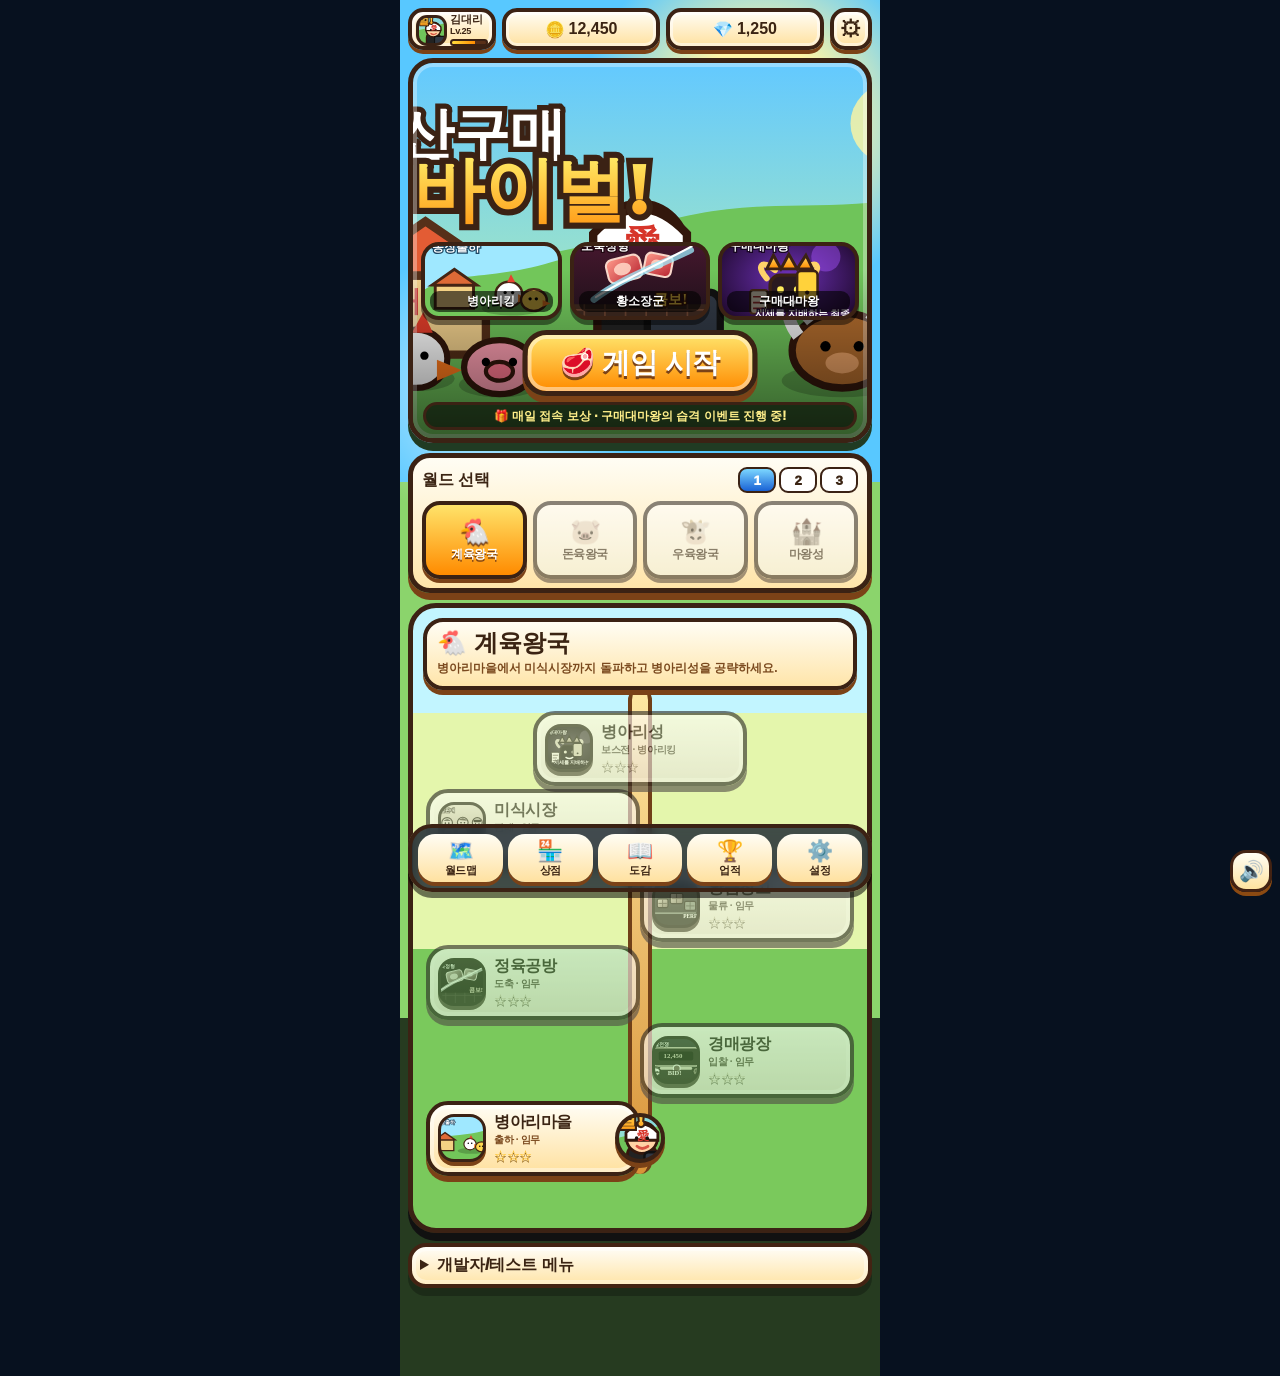
==== commit 6bef44f1: "remaster home screen into commercial game style campaign UI" ====
--- a/index.html
+++ b/index.html
@@ -1 +1 @@
-<!doctype html><html lang="ko"><head><meta charset="utf-8"><meta name="viewport" content="width=device-width,initial-scale=1,maximum-scale=1,user-scalable=no"><title>축산구매 서바이벌</title><link rel="stylesheet" href="./css/common.css"><style>*{box-sizing:border-box;-webkit-tap-highlight-color:transparent;user-select:none}html,body{margin:0;min-height:100%;background:#10151f;font-family:Arial,'Noto Sans KR',sans-serif;color:#3b2413}body{overflow-x:hidden}.app{max-width:480px;min-height:100dvh;margin:0 auto;padding:10px;background:linear-gradient(#86ddff 0 18%,#a6e77a 18% 58%,#5fa64a 58% 78%,#4a2b19 78%);position:relative;overflow:hidden}.sky{position:absolute;inset:0;pointer-events:none}.sky:before{content:'';position:absolute;left:50%;top:-72px;width:360px;height:220px;transform:translateX(-50%);background:radial-gradient(circle,#fff4a8 0,#fff7 34%,transparent 68%)}.cloud{position:absolute;font-size:34px;opacity:.75;animation:cloud 24s linear infinite}.c1{left:-80px;top:70px}.c2{right:-80px;top:130px;animation-duration:30s}@keyframes cloud{to{transform:translateX(620px)}}.hero{position:relative;z-index:2;border:5px solid #432313;border-radius:26px;background:linear-gradient(#fffdf4,#ffe5a9);box-shadow:0 8px 0 #8b4a12,inset 0 0 0 4px #fff7;overflow:hidden}.heroArt{height:128px;background:url('./assets/art/hero.svg') center/cover no-repeat}.saveRow{display:grid;grid-template-columns:repeat(3,1fr);gap:6px;padding:8px}.saveBtn,.worldBtn,.playBtn,.devBtn{border:3px solid #432313;border-radius:14px;background:linear-gradient(#ffe783,#ff8b00);color:#fff;font-weight:1000;box-shadow:0 4px 0 #8b4a12,inset 0 0 0 3px #fff5;height:36px}.saveBtn.active,.worldBtn.active{background:linear-gradient(#7bd6ff,#1962d5)}.stats{display:grid;grid-template-columns:1fr 1fr 1fr;gap:5px;padding:0 8px 9px}.stat{border:3px solid #432313;border-radius:13px;background:#fff8e8;box-shadow:0 3px 0 #0002;text-align:center;font-size:11px;font-weight:900;padding:4px}.stat b{display:block;font-size:15px}.worlds{position:relative;z-index:2;margin-top:10px;border:4px solid #432313;border-radius:20px;background:linear-gradient(#fffdf4,#ffe8b4);box-shadow:0 6px 0 #8b4a12;padding:8px}.worldTitle{font-size:15px;font-weight:1000;margin-bottom:7px}.worldGrid{display:grid;grid-template-columns:repeat(4,1fr);gap:5px}.worldBtn{height:42px;font-size:13px}.campaign{position:relative;z-index:2;margin-top:12px;border:5px solid #432313;border-radius:30px;box-shadow:0 8px 0 #5c3518;overflow:hidden;min-height:660px;background:#99db69}.campaign.chicken{background:linear-gradient(#b9f2ff 0 16%,#d8f6a7 16% 56%,#77c65d 56%)}.campaign.pig{background:linear-gradient(#ffd6e2 0 16%,#f4c087 16% 58%,#b77747 58%)}.campaign.cow{background:linear-gradient(#b9f2ff 0 15%,#c9f7a7 15% 54%,#67b85b 54%)}.campaign.demon{background:linear-gradient(#35194e 0 16%,#6b2441 16% 56%,#23111b 56%);color:#fff}.campaign:before{content:'';position:absolute;left:50%;top:72px;bottom:64px;width:28px;transform:translateX(-50%);background:linear-gradient(#ffe9a3,#d99338);border-left:4px solid #714018;border-right:4px solid #714018;border-radius:999px;z-index:1}.campaign.demon:before{background:linear-gradient(#77515f,#2b1b22);border-color:#c96b3f}.banner{position:relative;z-index:3;margin:12px;border:4px solid #432313;border-radius:22px;background:linear-gradient(#fffdf4,#ffe5aa);box-shadow:0 5px 0 #8b4a12;padding:10px 12px;color:#3b2413}.banner h2{margin:0;font-size:24px;line-height:1;font-weight:1000}.banner p{margin:5px 0 0;font-size:12px;font-weight:900;color:#7b4a1f}.demon .banner{background:linear-gradient(#fff2d6,#d9b3ff)}.node{position:absolute;z-index:4;width:100%;height:82px;display:flex;align-items:center}.node.left{justify-content:flex-start;padding-left:15px}.node.right{justify-content:flex-end;padding-right:15px}.node.center{justify-content:center}.place{position:relative;width:218px;min-height:74px;border:4px solid #432313;border-radius:23px;background:linear-gradient(#fffdf4,#ffe1a0);box-shadow:0 6px 0 #8b4a12,inset 0 0 0 4px #fff6;padding:7px 8px 7px 67px;text-align:left;color:#3b2413}.place.done{background:linear-gradient(#fffdf4,#d9ffd0)}.place.lock{filter:grayscale(.9);opacity:.62}.place.current{animation:pulse .75s infinite alternate}@keyframes pulse{to{transform:translateY(-3px);box-shadow:0 6px 0 #8b4a12,0 0 20px #fff35a,inset 0 0 0 4px #fff8}}.badge{position:absolute;left:9px;top:50%;transform:translateY(-50%);width:50px;height:50px;border:3px solid #432313;border-radius:17px;background:#fff center/cover no-repeat;box-shadow:0 4px 0 #8b4a12}.place b{display:block;font-size:17px;line-height:1.05;font-weight:1000}.place small{display:block;font-size:11px;font-weight:900;color:#7b4a1f;margin-top:2px}.demon .place small{color:#5d3348}.star{font-size:13px;color:#ffbf1d;text-shadow:0 2px 0 #805000;margin-top:2px}.avatar{position:absolute;left:50%;transform:translate(-50%,-50%);z-index:8;width:52px;height:52px;border:4px solid #432313;border-radius:50%;background:linear-gradient(#fff0c8,#ffca73);box-shadow:0 5px 0 #8b4a12;animation:bob .55s infinite alternate}@keyframes bob{to{transform:translate(-50%,-57%)}}.avatar:before{content:'';position:absolute;left:12px;top:9px;width:26px;height:28px;border:3px solid #3b2214;border-radius:50% 50% 44% 44%;background:linear-gradient(#ffd3a0,#e99c61)}.avatar:after{content:'';position:absolute;left:9px;top:2px;width:32px;height:18px;border:3px solid #3b2214;border-radius:14px 14px 10px 10px;background:#fff;box-shadow:0 8px 0 -3px #fff}.gate{position:absolute;left:50%;bottom:13px;transform:translateX(-50%);z-index:3;border:4px solid #432313;border-radius:18px;background:#fff8e8;box-shadow:0 5px 0 #8b4a12;padding:6px 14px;font-weight:1000}.dev{position:relative;z-index:2;margin-top:10px;border:4px solid #432313;border-radius:18px;background:#fff8e8;box-shadow:0 5px 0 #8b4a12;padding:8px}.dev summary{font-weight:1000;cursor:pointer}.devGrid{display:grid;grid-template-columns:1fr 1fr;gap:7px;margin-top:8px}.devBtn{height:42px;background:linear-gradient(#7bd6ff,#1962d5)}.story{position:fixed;inset:0;background:#000a;z-index:60;display:none;align-items:center;justify-content:center;padding:18px;backdrop-filter:blur(2px)}.storyCard{width:100%;max-width:370px;border:5px solid #432313;border-radius:24px;background:linear-gradient(#fffdf4,#ffe1a0);box-shadow:0 8px 0 #8b4a12;padding:16px;text-align:center}.speaker{width:100%;height:132px;border:4px solid #432313;border-radius:20px;background:center/cover no-repeat #fff;box-shadow:0 5px 0 #8b4a12}.storyText{font-size:17px;font-weight:1000;line-height:1.45;margin:12px 0}.playBtn{width:100%;height:46px;font-size:19px}.farmArt{background-image:url('./assets/art/stage-farm.svg')}.bidArt{background-image:url('./assets/art/stage-bid.svg')}.butcherArt{background-image:url('./assets/art/stage-butcher.svg')}.packingArt{background-image:url('./assets/art/stage-packing.svg')}.salesArt{background-image:url('./assets/art/stage-sales.svg')}.bossArt{background-image:url('./assets/art/boss.svg')}@media(max-height:760px){.heroArt{height:92px}.campaign{min-height:575px}.banner{margin:9px;padding:8px}.banner h2{font-size:21px}.node{height:72px}.place{width:200px;min-height:64px;padding-left:58px}.badge{width:42px;height:42px}.place b{font-size:15px}.place small{font-size:10px}.avatar{width:44px;height:44px}}</style></head><body><div class="app"><div class="sky"><div class="cloud c1">☁️</div><div class="cloud c2">☁️</div></div><section class="hero"><div class="heroArt"></div><div class="saveRow"><button class="saveBtn" id="save1" onclick="switchSlot(1)">SAVE 1</button><button class="saveBtn" id="save2" onclick="switchSlot(2)">SAVE 2</button><button class="saveBtn" id="save3" onclick="switchSlot(3)">SAVE 3</button></div><div class="stats"><div class="stat">진행률<b id="pText">0%</b></div><div class="stat">별<b id="starText">0</b></div><div class="stat">현재<b id="nowText">-</b></div></div></section><section class="worlds"><div class="worldTitle">월드 선택</div><div class="worldGrid"><button class="worldBtn" id="w_chicken" onclick="setKingdom('chicken')">🐔 계육</button><button class="worldBtn" id="w_pig" onclick="setKingdom('pig')">🐷 돈육</button><button class="worldBtn" id="w_cow" onclick="setKingdom('cow')">🐮 우육</button><button class="worldBtn" id="w_demon" onclick="setKingdom('demon')">🏰 마왕</button></div></section><section class="campaign chicken" id="campaign"></section><details class="dev"><summary>⚙ 개발자/테스트 메뉴</summary><div class="devGrid"><button class="devBtn" onclick="openSettings()">전체 해금</button><button class="devBtn" onclick="resetWorld()">초기화</button></div></details></div><div class="story" id="story"><div class="storyCard"><div class="speaker" id="speaker"></div><div class="storyText" id="storyText">스테이지 시작</div><button class="playBtn" id="storyBtn">시작</button></div></div><script src="./js/save.js"></script><script>const WORLDS={chicken:{title:'계육왕국',icon:'🐔',boss:'병아리킹',theme:'밝은 농장과 황금창고를 지나 병아리성으로 향합니다.',places:['병아리마을','경매광장','정육공방','황금창고','미식시장','병아리성'],bossStage:'chicken'},pig:{title:'돈육왕국',icon:'🐷',boss:'돼지왕',theme:'양돈목장과 비딩거리를 넘어 돼지왕궁으로 진격합니다.',places:['양돈목장','비딩거리','정육성','물류항','바비큐시장','돼지왕궁'],bossStage:'pig'},cow:{title:'우육왕국',icon:'🐮',boss:'황소장군',theme:'초원목장과 냉장요새를 지나 황소요새를 공략합니다.',places:['초원목장','거래회관','장인정육소','냉장요새','미식광장','황소요새'],bossStage:'cow'},demon:{title:'마왕성',icon:'🏰',boss:'구매대마왕',theme:'모든 스테이지가 최종 난이도로 변하는 암흑 캠페인입니다.',places:['혼돈농장','시세미궁','암흑도축장','검은물류기지','독점시장','구매대마왕성'],bossStage:'demon'}};const TYPES=[['farm','출하','farmArt'],['bid','입찰','bidArt'],['butcher','도축','butcherArt'],['packing','물류','packingArt'],['sales','판매','salesArt'],['boss','보스전','bossArt']];function switchSlot(n){setActiveSlot(n);render()}function setKingdom(w){var d=loadWorldSave();d.world=w;d.kingdoms[w]=true;saveWorld(d);render()}function status(d,id,i){var ok=d.unlocked[id]||d.devMode||i===0;var st=d.stars[id]||0;var cur=firstOpen(d);return{ok,st,done:st>0,current:ok&&!st&&cur===id}}function firstOpen(d){for(var i=0;i<TYPES.length;i++){var id=TYPES[i][0];if((d.unlocked[id]||d.devMode||i===0)&&!(d.stars[id]>0))return id}return'boss'}function go(t,ok){if(!ok){alert('이전 지역을 먼저 클리어해야 합니다.');return}var d=loadWorldSave(),w=d.world||'chicken',info=WORLDS[w],url=t[0]==='boss'?'./games/boss/index.html?stage='+info.bossStage:'./games/'+t[0]+'/index.html?stage='+t[0]+'&world='+w;speaker.className='speaker '+t[2];storyText.innerHTML='<b>'+info.places[TYPES.indexOf(t)]+'</b><br>'+t[1]+' 임무를 시작합니다.<br><small>'+info.title+' · '+(t[0]==='boss'?info.boss:'캠페인')+'</small>';story.style.display='flex';storyBtn.onclick=function(){location.href=url}}function render(){var d=loadWorldSave(),w=d.world||'chicken',info=WORLDS[w];campaign.className='campaign '+w;['chicken','pig','cow','demon'].forEach(k=>document.getElementById('w_'+k).classList.toggle('active',k===w));[1,2,3].forEach(n=>document.getElementById('save'+n).classList.toggle('active',activeSlot()===n));pText.textContent=progressPercent(d)+'%';starText.textContent=totalStars(d)+'개';nowText.textContent=info.title;campaign.innerHTML='<div class="banner"><h2>'+info.icon+' '+info.title+'</h2><p>'+info.theme+'</p></div><div class="gate">START</div>';var top=112,step=86;if(innerHeight<760){top=92;step=74}TYPES.slice().reverse().forEach(function(t,ri){var i=TYPES.findIndex(x=>x[0]===t[0]),s=status(d,t[0],i),node=document.createElement('div');var align=ri%2?'left':'right';if(t[0]==='boss')align='center';node.className='node '+align;node.style.top=(top+ri*step)+'px';var b=document.createElement('button');b.className='place '+(s.done?'done ':'')+(s.ok?'':'lock ')+(s.current?'current':'');b.innerHTML='<div class="badge '+t[2]+'"></div><b>'+info.places[i]+'</b><small>'+t[1]+' · '+(t[0]==='boss'?info.boss:'임무')+'</small><div class="star">'+('★'.repeat(s.st))+('☆'.repeat(3-s.st))+'</div>';b.onclick=function(){go(t,s.ok)};node.appendChild(b);campaign.appendChild(node)});var idx=TYPES.findIndex(x=>x[0]===firstOpen(d));if(idx<0)idx=5;var rev=5-idx,av=document.createElement('div');av.className='avatar';av.style.top=(top+rev*step+41)+'px';campaign.appendChild(av)}function openSettings(){if(confirm('개발자모드를 켜고 전체 해금합니다.')){setDevMode(true);devUnlockAll();render()}}render();</script></body></html>+<!doctype html><html lang="ko"><head><meta charset="utf-8"><meta name="viewport" content="width=device-width,initial-scale=1,maximum-scale=1,user-scalable=no"><title>축산구매 서바이벌</title><link rel="stylesheet" href="./css/common.css"><style>*{box-sizing:border-box;-webkit-tap-highlight-color:transparent;user-select:none}html,body{margin:0;min-height:100%;background:#07111f;font-family:Arial,'Noto Sans KR',sans-serif;color:#fff}body{overflow-x:hidden}.homeApp{max-width:480px;min-height:100dvh;margin:0 auto;background:linear-gradient(#58c8ff 0 35%,#8bd46c 35% 74%,#263b20 74%);position:relative;overflow:hidden;padding:8px 8px 88px}.homeApp:before{content:'';position:absolute;inset:0;background:radial-gradient(circle at 75% 9%,#fff5a6 0 6%,transparent 14%),radial-gradient(circle at 20% 28%,#fff7 0 5%,transparent 14%);pointer-events:none}.topHud{position:relative;z-index:5;display:grid;grid-template-columns:88px 1fr 1fr 42px;gap:6px;align-items:center}.profile,.cash,.gem,.miniBtn{height:42px;border:4px solid #3b2214;border-radius:15px;background:linear-gradient(#fffdf4,#ffe1a0);color:#3b2413;box-shadow:0 4px 0 #7b4217,inset 0 0 0 3px #fff8;font-weight:1000}.profile{display:grid;grid-template-columns:34px 1fr;align-items:center;padding:2px 4px;font-size:11px;line-height:1}.face{width:31px;height:31px;border:3px solid #3b2214;border-radius:11px;background:url('./assets/art/hero.svg') 48% 52%/430% no-repeat}.lvbar{height:7px;border:2px solid #3b2214;border-radius:999px;background:#593018;margin-top:3px;overflow:hidden}.lvbar i{display:block;height:100%;width:68%;background:linear-gradient(90deg,#ffdd3d,#ff8b00)}.cash,.gem{display:flex;align-items:center;justify-content:center;gap:4px;font-size:16px}.miniBtn{font-size:22px}.splash{position:relative;z-index:3;height:385px;margin-top:8px;border:5px solid #3b2214;border-radius:25px;background:url('./assets/art/hero.svg') center/cover no-repeat;box-shadow:0 8px 0 #203b23,0 0 0 4px #fff5 inset;overflow:hidden}.splash:before{content:'';position:absolute;inset:0;background:linear-gradient(#0000 0 55%,#0008 100%)}.bossRow{position:absolute;left:8px;right:8px;bottom:118px;display:grid;grid-template-columns:1fr 1fr 1fr;gap:8px}.bossCard{height:78px;border:4px solid #3b2214;border-radius:18px;background:#fff8e8 center/cover no-repeat;box-shadow:0 5px 0 #0007;position:relative;overflow:hidden}.bossCard b{position:absolute;left:5px;right:5px;bottom:4px;background:#0009;border-radius:9px;padding:2px;color:#fff;text-align:center;font-size:12px;text-shadow:0 2px #000}.bossChicken{background-image:url('./assets/art/stage-farm.svg')}.bossCow{background-image:url('./assets/art/stage-butcher.svg')}.bossDemon{background-image:url('./assets/art/boss.svg')}.mainStart{position:absolute;left:50%;bottom:42px;transform:translateX(-50%);width:235px;height:66px;border:5px solid #3b2214;border-radius:24px;background:linear-gradient(#ffe36a,#ff8b00);box-shadow:0 7px 0 #7b4217,inset 0 0 0 4px #fff7;color:#fff;font-size:28px;font-weight:1000;text-shadow:0 3px 0 #7b4217}.eventBar{position:absolute;left:10px;right:10px;bottom:8px;height:28px;border:3px solid #3b2214;border-radius:14px;background:#0009;color:#ffef8a;font-weight:1000;font-size:12px;display:flex;align-items:center;justify-content:center}.worldPanel{position:relative;z-index:4;margin-top:10px;border:5px solid #3b2214;border-radius:22px;background:linear-gradient(#fffdf4,#ffe5aa);box-shadow:0 7px 0 #7b4217;color:#3b2413;padding:9px}.panelTitle{display:flex;align-items:center;justify-content:space-between;margin-bottom:8px;font-size:16px;font-weight:1000}.saveTiny{display:flex;gap:3px}.saveTiny button{width:38px;height:26px;border:2px solid #3b2214;border-radius:9px;background:#fff;font-weight:1000;color:#3b2413}.saveTiny button.active{background:linear-gradient(#7bd6ff,#1962d5);color:#fff}.worldGrid{display:grid;grid-template-columns:repeat(4,1fr);gap:6px}.worldBtn{height:78px;border:4px solid #3b2214;border-radius:18px;background:linear-gradient(#fff,#dfffd5);box-shadow:0 4px 0 #7b4217;color:#3b2413;font-weight:1000;padding:4px;font-size:12px;position:relative}.worldBtn span{display:block;font-size:25px}.worldBtn.active{background:linear-gradient(#ffe36a,#ff8b00);color:#fff;text-shadow:0 2px #7b4217}.worldBtn.lock{filter:grayscale(.8);opacity:.55}.campaign{position:relative;z-index:3;margin-top:10px;border:5px solid #3b2214;border-radius:28px;box-shadow:0 8px 0 #111;overflow:hidden;min-height:630px;color:#3b2413}.campaign.chicken{background:linear-gradient(#c2f5ff 0 17%,#e4f6ac 17% 55%,#7ac95c 55%)}.campaign.pig{background:linear-gradient(#ffd5e3 0 17%,#f6c18b 17% 55%,#b97948 55%)}.campaign.cow{background:linear-gradient(#c2f5ff 0 17%,#d9ffc2 17% 55%,#67b85b 55%)}.campaign.demon{background:linear-gradient(#2c1548 0 17%,#77364c 17% 56%,#180c16 56%)}.kingBanner{margin:10px;border:4px solid #3b2214;border-radius:20px;background:linear-gradient(#fffdf4,#ffe5aa);box-shadow:0 5px 0 #7b4217;padding:9px 10px;position:relative;z-index:3}.kingBanner h2{margin:0;font-size:24px;line-height:1;font-weight:1000}.kingBanner p{margin:5px 0 0;font-size:12px;color:#7b4a1f;font-weight:900}.route{position:absolute;left:50%;top:80px;bottom:54px;width:24px;transform:translateX(-50%);border-left:4px solid #714018;border-right:4px solid #714018;background:linear-gradient(#ffe9a3,#d99338);border-radius:999px;z-index:1}.campaign.demon .route{background:linear-gradient(#81606e,#2b1b22);border-color:#d98250}.node{position:absolute;z-index:4;width:100%;height:76px;display:flex;align-items:center}.node.left{justify-content:flex-start;padding-left:13px}.node.right{justify-content:flex-end;padding-right:13px}.node.center{justify-content:center}.place{position:relative;width:214px;min-height:68px;border:4px solid #3b2214;border-radius:22px;background:linear-gradient(#fffdf4,#ffe1a0);box-shadow:0 6px 0 #7b4217,inset 0 0 0 4px #fff6;padding:7px 8px 7px 64px;text-align:left;color:#3b2413}.place.done{background:linear-gradient(#fffdf4,#d9ffd0)}.place.lock{filter:grayscale(.9);opacity:.6}.place.current{animation:glow .72s infinite alternate}@keyframes glow{to{transform:translateY(-3px);box-shadow:0 6px 0 #7b4217,0 0 20px #fff35a,inset 0 0 0 4px #fff8}}.badge{position:absolute;left:8px;top:50%;transform:translateY(-50%);width:48px;height:48px;border:3px solid #3b2214;border-radius:16px;background:#fff center/cover no-repeat;box-shadow:0 4px 0 #7b4217}.place b{font-size:16px;font-weight:1000}.place small{display:block;font-size:10px;font-weight:900;color:#7b4a1f}.star{font-size:13px;color:#ffbf1d;text-shadow:0 2px 0 #805000}.runner{position:absolute;left:50%;transform:translate(-50%,-50%);z-index:8;width:50px;height:50px;border:4px solid #3b2214;border-radius:50%;background:url('./assets/art/hero.svg') 49% 50%/540% no-repeat #fff;box-shadow:0 5px 0 #7b4217;animation:bob .55s infinite alternate}@keyframes bob{to{transform:translate(-50%,-57%)}}.farmArt{background-image:url('./assets/art/stage-farm.svg')}.bidArt{background-image:url('./assets/art/stage-bid.svg')}.butcherArt{background-image:url('./assets/art/stage-butcher.svg')}.packingArt{background-image:url('./assets/art/stage-packing.svg')}.salesArt{background-image:url('./assets/art/stage-sales.svg')}.bossArt{background-image:url('./assets/art/boss.svg')}.bottomNav{position:fixed;left:50%;bottom:8px;transform:translateX(-50%);width:min(464px,calc(100% - 16px));height:68px;z-index:50;border:4px solid #3b2214;border-radius:24px;background:#17212dcc;backdrop-filter:blur(6px);display:grid;grid-template-columns:repeat(5,1fr);gap:5px;padding:6px;box-shadow:0 6px 0 #0008}.navBtn{border:0;border-radius:17px;background:linear-gradient(#fffdf4,#ffe1a0);color:#3b2413;font-weight:1000;font-size:11px;box-shadow:0 4px 0 #7b4217}.navBtn b{display:block;font-size:21px}.story{position:fixed;inset:0;background:#000a;z-index:80;display:none;align-items:center;justify-content:center;padding:18px;backdrop-filter:blur(2px)}.storyCard{width:100%;max-width:370px;border:5px solid #3b2214;border-radius:24px;background:linear-gradient(#fffdf4,#ffe1a0);box-shadow:0 8px 0 #7b4217;padding:15px;text-align:center;color:#3b2413}.speaker{height:142px;border:4px solid #3b2214;border-radius:20px;background:center/cover no-repeat #fff;box-shadow:0 5px 0 #7b4217}.storyText{font-size:17px;font-weight:1000;line-height:1.45;margin:12px 0}.playBtn{width:100%;height:48px;border:4px solid #3b2214;border-radius:18px;background:linear-gradient(#ffe36a,#ff8b00);box-shadow:0 5px 0 #7b4217;color:#fff;font-size:20px;font-weight:1000}.dev{position:relative;z-index:4;margin-top:10px;color:#3b2413;background:#fff8e8;border:4px solid #3b2214;border-radius:18px;padding:8px;box-shadow:0 5px 0 #7b4217}.dev summary{font-weight:1000}.dev button{height:36px;margin-top:6px;border:3px solid #3b2214;border-radius:12px;background:#5fb8ff;color:#fff;font-weight:1000}@media(max-height:760px){.splash{height:300px}.bossRow{bottom:100px}.mainStart{bottom:36px;height:56px}.eventBar{display:none}.worldBtn{height:62px}.campaign{min-height:560px}.node{height:66px}.place{width:198px;min-height:60px;padding-left:56px}.badge{width:40px;height:40px}.place b{font-size:14px}.place small{font-size:9px}}</style></head><body><div class="homeApp"><div class="topHud"><div class="profile"><div class="face"></div><div>김대리<br><small>Lv.25</small><div class="lvbar"><i></i></div></div></div><div class="cash">🪙 <b id="coinText">0</b></div><div class="gem">💎 <b id="gemText">0</b></div><button class="miniBtn" onclick="document.querySelector('.dev').open=!document.querySelector('.dev').open">⚙</button></div><section class="splash"><div class="bossRow"><div class="bossCard bossChicken"><b>병아리킹</b></div><div class="bossCard bossCow"><b>황소장군</b></div><div class="bossCard bossDemon"><b>구매대마왕</b></div></div><button class="mainStart" onclick="continueGame()">🥩 게임 시작</button><div class="eventBar">🎁 매일 접속 보상 · 구매대마왕의 습격 이벤트 진행 중!</div></section><section class="worldPanel"><div class="panelTitle">월드 선택<div class="saveTiny"><button id="s1" onclick="switchSlot(1)">1</button><button id="s2" onclick="switchSlot(2)">2</button><button id="s3" onclick="switchSlot(3)">3</button></div></div><div class="worldGrid"><button class="worldBtn" id="w_chicken" onclick="setKingdom('chicken')"><span>🐔</span>계육왕국</button><button class="worldBtn" id="w_pig" onclick="setKingdom('pig')"><span>🐷</span>돈육왕국</button><button class="worldBtn" id="w_cow" onclick="setKingdom('cow')"><span>🐮</span>우육왕국</button><button class="worldBtn" id="w_demon" onclick="setKingdom('demon')"><span>🏰</span>마왕성</button></div></section><section class="campaign chicken" id="campaign"></section><details class="dev"><summary>개발자/테스트 메뉴</summary><button onclick="openSettings()">전체 해금</button> <button onclick="resetWorld()">초기화</button></details></div><div class="bottomNav"><button class="navBtn" onclick="render()"><b>🗺️</b>월드맵</button><button class="navBtn" onclick="alert('상점은 v1.1에서 열립니다.')"><b>🏪</b>상점</button><button class="navBtn" onclick="alert('도감은 v1.1에서 열립니다.')"><b>📖</b>도감</button><button class="navBtn" onclick="alert('업적은 v1.1에서 열립니다.')"><b>🏆</b>업적</button><button class="navBtn" onclick="document.querySelector('.dev').open=!document.querySelector('.dev').open"><b>⚙️</b>설정</button></div><div class="story" id="story"><div class="storyCard"><div class="speaker" id="speaker"></div><div class="storyText" id="storyText"></div><button class="playBtn" id="storyBtn">시작</button></div></div><script src="./js/save.js"></script><script>const WORLDS={chicken:{title:'계육왕국',icon:'🐔',boss:'병아리킹',theme:'병아리마을에서 미식시장까지 돌파하고 병아리성을 공략하세요.',places:['병아리마을','경매광장','정육공방','황금창고','미식시장','병아리성'],bossStage:'chicken',unlock:true},pig:{title:'돈육왕국',icon:'🐷',boss:'돼지왕',theme:'양돈목장과 바비큐시장을 지나 돼지왕궁으로 진격합니다.',places:['양돈목장','비딩거리','정육성','물류항','바비큐시장','돼지왕궁'],bossStage:'pig'},cow:{title:'우육왕국',icon:'🐮',boss:'황소장군',theme:'초원목장과 냉장요새를 거쳐 황소요새를 점령합니다.',places:['초원목장','거래회관','장인정육소','냉장요새','미식광장','황소요새'],bossStage:'cow'},demon:{title:'마왕성',icon:'🏰',boss:'구매대마왕',theme:'모든 임무가 최종 난이도로 변하는 암흑 캠페인입니다.',places:['혼돈농장','시세미궁','암흑도축장','검은물류기지','독점시장','구매대마왕성'],bossStage:'demon'}};const TYPES=[['farm','출하','farmArt'],['bid','입찰','bidArt'],['butcher','도축','butcherArt'],['packing','물류','packingArt'],['sales','판매','salesArt'],['boss','보스전','bossArt']];function switchSlot(n){setActiveSlot(n);render()}function setKingdom(w){let d=loadWorldSave();if(!d.kingdoms[w]&&!d.devMode&&w!=='chicken'){alert('이전 왕국 보스를 먼저 클리어하세요.');return}d.world=w;saveWorld(d);render()}function firstOpen(d){for(let i=0;i<TYPES.length;i++){let id=TYPES[i][0];if((d.unlocked[id]||d.devMode||i===0)&&!(d.stars[id]>0))return id}return'boss'}function status(d,id,i){let ok=d.unlocked[id]||d.devMode||i===0,st=d.stars[id]||0;return{ok,st,done:st>0,current:ok&&!st&&firstOpen(d)===id}}function continueGame(){let d=loadWorldSave(),id=firstOpen(d),t=TYPES.find(x=>x[0]===id)||TYPES[0];go(t,true)}function go(t,ok){if(!ok){alert('이전 지역을 먼저 클리어해야 합니다.');return}let d=loadWorldSave(),w=d.world||'chicken',info=WORLDS[w],idx=TYPES.findIndex(x=>x[0]===t[0]);let url=t[0]==='boss'?'./games/boss/index.html?stage='+info.bossStage:'./games/'+t[0]+'/index.html?stage='+t[0]+'&world='+w;speaker.className='speaker '+t[2];storyText.innerHTML='<b>'+info.places[idx]+'</b><br>'+info.title+'의 '+t[1]+' 임무를 시작합니다.<br><small>'+(t[0]==='boss'?info.boss:'캠페인 스테이지')+'</small>';story.style.display='flex';storyBtn.onclick=()=>location.href=url}function render(){let d=loadWorldSave(),w=d.world||'chicken',info=WORLDS[w];coinText.textContent=(d.coins||0).toLocaleString();gemText.textContent=(d.gems||0).toLocaleString();[1,2,3].forEach(n=>document.getElementById('s'+n).classList.toggle('active',activeSlot()===n));['chicken','pig','cow','demon'].forEach(k=>{let b=document.getElementById('w_'+k);b.classList.toggle('active',k===w);b.classList.toggle('lock',!d.kingdoms[k]&&!d.devMode&&k!=='chicken')});campaign.className='campaign '+w;campaign.innerHTML='<div class="kingBanner"><h2>'+info.icon+' '+info.title+'</h2><p>'+info.theme+'</p></div><div class="route"></div>';let top=102,step=78;if(innerHeight<760){top=92;step=68}TYPES.slice().reverse().forEach((t,ri)=>{let i=TYPES.findIndex(x=>x[0]===t[0]),s=status(d,t[0],i),node=document.createElement('div'),align=ri%2?'left':'right';if(t[0]==='boss')align='center';node.className='node '+align;node.style.top=(top+ri*step)+'px';let b=document.createElement('button');b.className='place '+(s.done?'done ':'')+(s.ok?'':'lock ')+(s.current?'current':'');b.innerHTML='<div class="badge '+t[2]+'"></div><b>'+info.places[i]+'</b><small>'+t[1]+' · '+(t[0]==='boss'?info.boss:'임무')+'</small><div class="star">'+('★'.repeat(s.st))+('☆'.repeat(3-s.st))+'</div>';b.onclick=()=>go(t,s.ok);node.appendChild(b);campaign.appendChild(node)});let idx=TYPES.findIndex(x=>x[0]===firstOpen(d));if(idx<0)idx=5;let av=document.createElement('div');av.className='runner';av.style.top=(top+(5-idx)*step+38)+'px';campaign.appendChild(av)}function openSettings(){if(confirm('개발자모드를 켜고 전체 해금합니다.')){setDevMode(true);devUnlockAll();render()}}render();</script></body></html>
